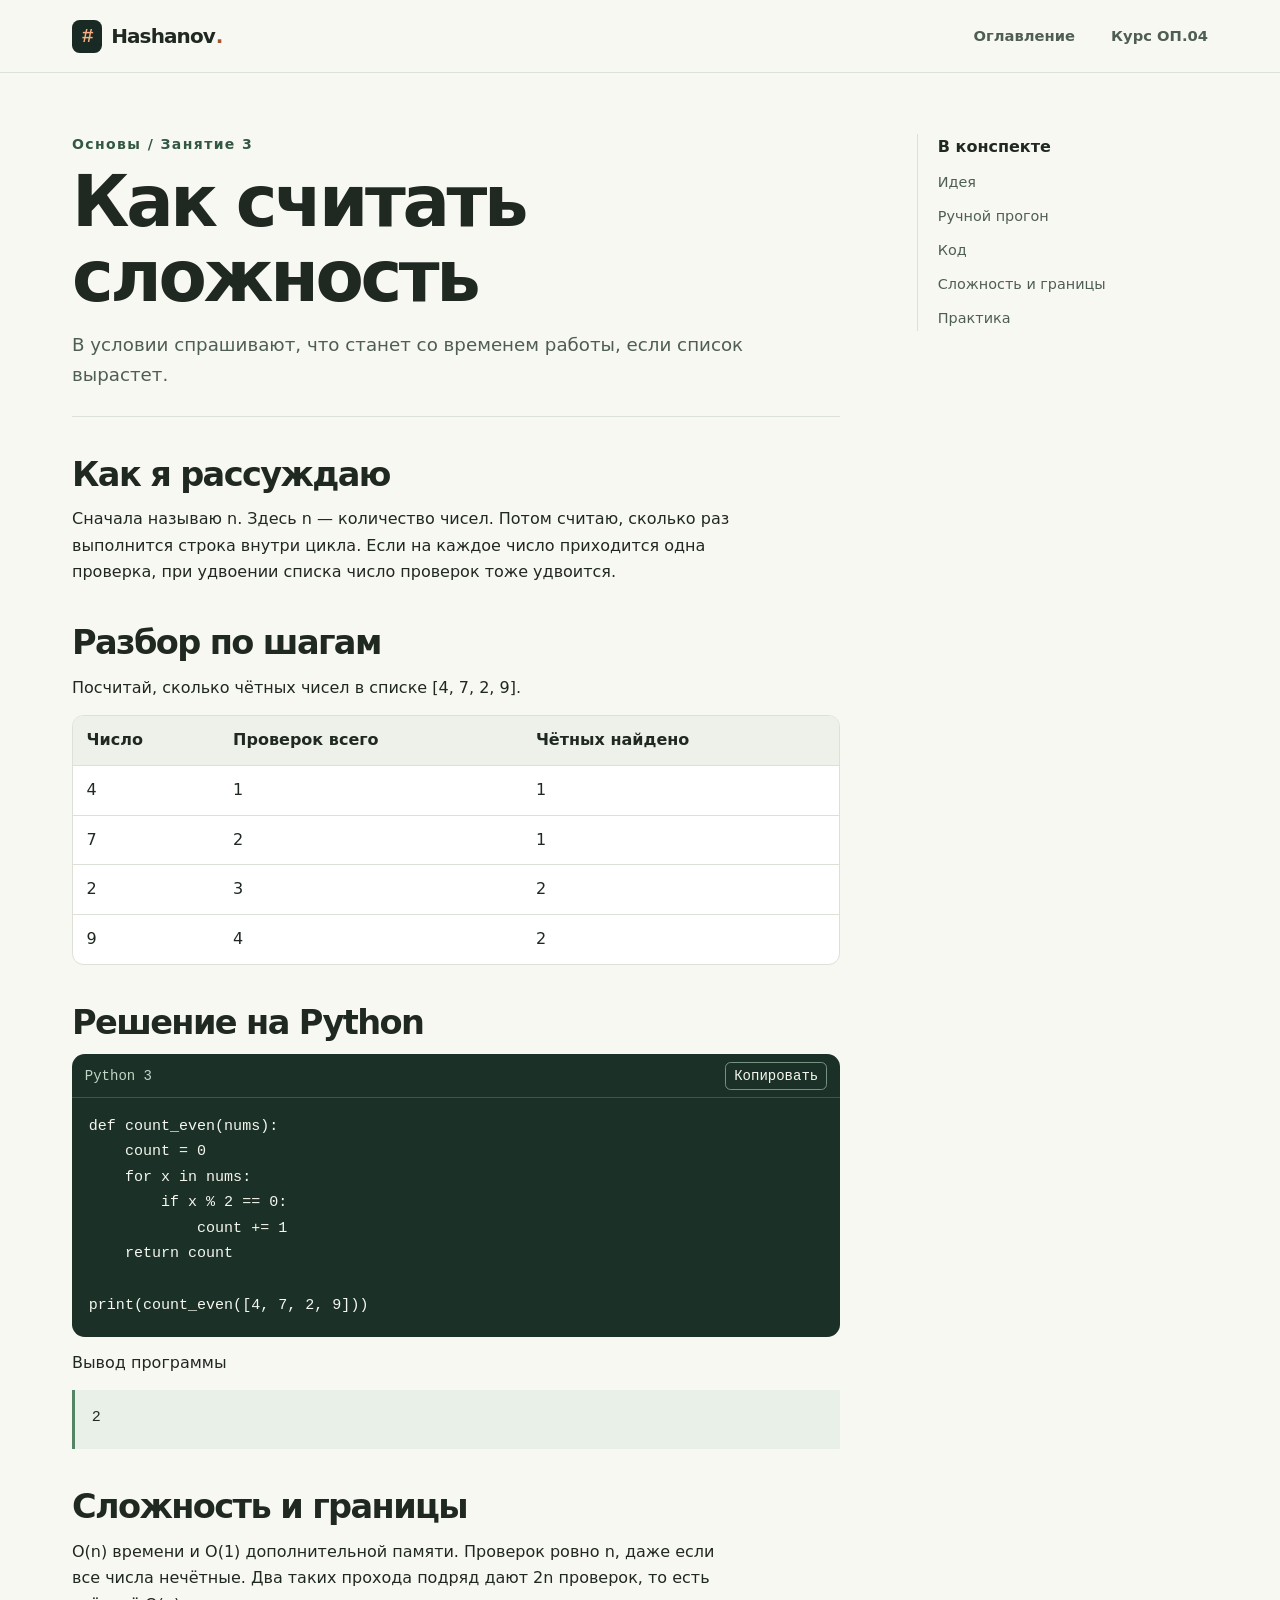
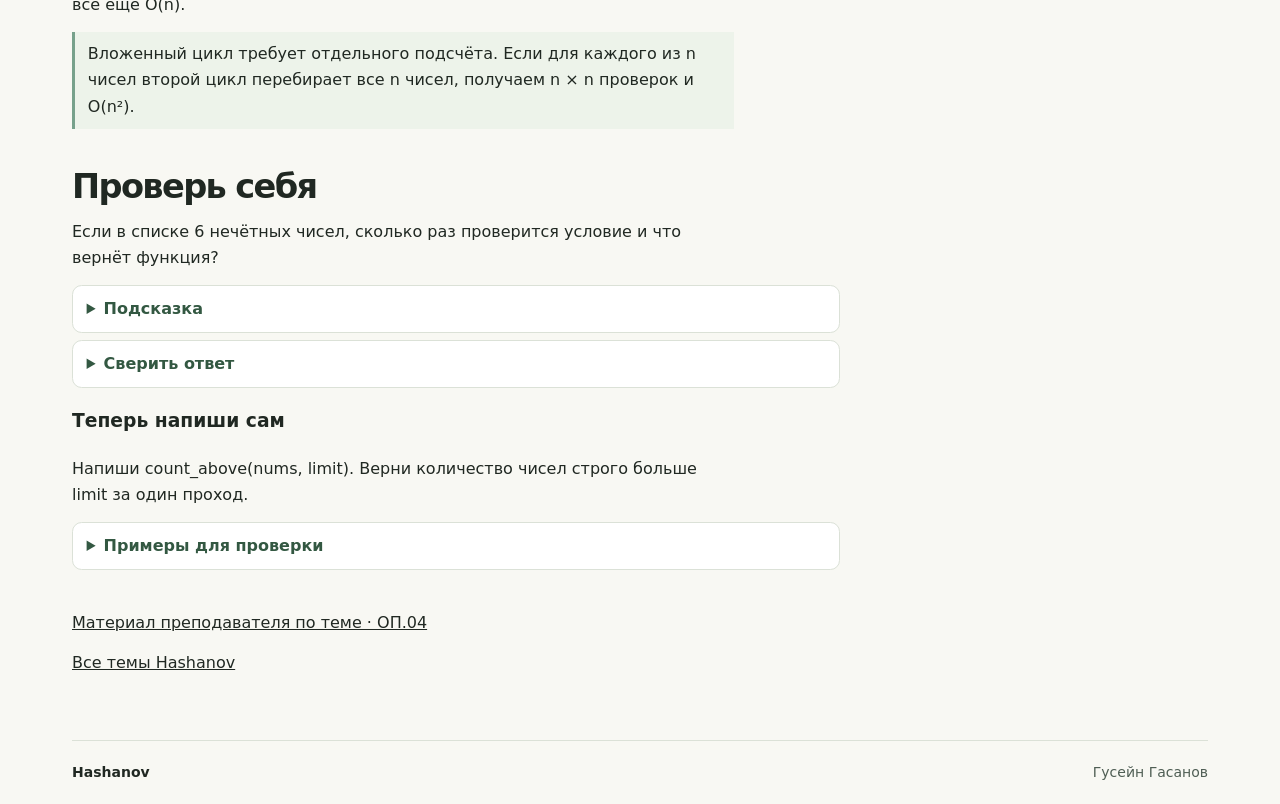
==== public/topics/big-o.html @ 8fda2a1b "Первая версия справочника Hashanov" ====
<!doctype html>
<html lang="ru"><head><meta charset="utf-8"><meta name="viewport" content="width=device-width, initial-scale=1">
<title>Как считать сложность · Hashanov</title><link rel="stylesheet" href="../style.css"><script defer src="../script.js"></script></head>
<body><a class="skip" href="#main">К содержанию</a><header class="topbar"><div class="shell masthead">
<a class="brand" href="../index.html"><span class="brand-mark" aria-hidden="true">#</span>Hashanov<span class="brand-dot">.</span></a>
<nav class="topnav" aria-label="Навигация"><a href="../index.html#topics">Оглавление</a><a href="https://algorthimization-course-vvodnoe.vercel.app/op04-algoritmizaciya/index.html">Курс ОП.04</a></nav></div></header>
<main class="shell lesson-layout" id="main"><article class="lesson"><header class="lesson-header">
<p class="eyebrow">Основы / Занятие 3</p><h1>Как считать сложность</h1><p class="lesson-intro">В условии спрашивают, что станет со временем работы, если список вырастет.</p></header>
<section id="idea"><h2>Как я рассуждаю</h2><p>Сначала называю n. Здесь n — количество чисел. Потом считаю, сколько раз выполнится строка внутри цикла. Если на каждое число приходится одна проверка, при удвоении списка число проверок тоже удвоится.</p></section>
<section id="trace"><h2>Разбор по шагам</h2><p>Посчитай, сколько чётных чисел в списке [4, 7, 2, 9].</p>
<div class="table-wrap"><table><thead><tr><th scope="col">Число</th><th scope="col">Проверок всего</th><th scope="col">Чётных найдено</th></tr></thead><tbody><tr><td>4</td><td>1</td><td>1</td></tr><tr><td>7</td><td>2</td><td>1</td></tr><tr><td>2</td><td>3</td><td>2</td></tr><tr><td>9</td><td>4</td><td>2</td></tr></tbody></table></div></section>
<section id="code"><h2>Решение на Python</h2><div class="code-panel"><div class="code-toolbar"><span>Python 3</span><button type="button" data-copy hidden>Копировать</button></div>
<pre><code>def count_even(nums):
    count = 0
    for x in nums:
        if x % 2 == 0:
            count += 1
    return count

print(count_even([4, 7, 2, 9]))</code></pre></div><p>Вывод программы</p><pre class="result">2</pre></section>
<section id="cost"><h2>Сложность и границы</h2><p>O(n) времени и O(1) дополнительной памяти. Проверок ровно n, даже если все числа нечётные. Два таких прохода подряд дают 2n проверок, то есть всё ещё O(n).</p><p class="note">Вложенный цикл требует отдельного подсчёта. Если для каждого из n чисел второй цикл перебирает все n чисел, получаем n × n проверок и O(n²).</p></section>
<section id="practice"><h2>Проверь себя</h2><p>Если в списке 6 нечётных чисел, сколько раз проверится условие и что вернёт функция?</p><details><summary>Подсказка</summary><p>Отдельно посчитай входы в if и случаи, когда условие истинно.</p></details>
<details><summary>Сверить ответ</summary><p>6 проверок, ответ 0. Цикл посетит каждый элемент, счётчик ни разу не увеличится.</p></details><h3>Теперь напиши сам</h3><p>Напиши count_above(nums, limit). Верни количество чисел строго больше limit за один проход.</p><details><summary>Примеры для проверки</summary><p>count_above([3, 5, 7, 5], 5) → 1; count_above([], 5) → 0.</p></details></section>
<section><p><a href="https://algorthimization-course-vvodnoe.vercel.app/op04-algoritmizaciya/lessons/03-slozhnost-i-o-notaciya/index.html">Материал преподавателя по теме · ОП.04</a></p><a href="../index.html#topics">Все темы Hashanov</a></section></article>
<nav class="article-nav" aria-label="Содержание темы"><p>В конспекте</p><a href="#idea">Идея</a><a href="#trace">Ручной прогон</a><a href="#code">Код</a><a href="#cost">Сложность и границы</a><a href="#practice">Практика</a></nav></main><footer class="shell footer"><span>Hashanov</span><span>Гусейн Гасанов</span></footer></body></html>
---- public/style.css ----
:root {
  color-scheme: light;
  --background: #f8f8f3;
  --paper: #fff;
  --ink: #202822;
  --muted: #4f5e54;
  --line: #dbe1d7;
  --forest: #182a23;
  --accent: #f9ad80;
  --green: #335842;
  --mono: "Cascadia Code", "IBM Plex Mono", Consolas, monospace;
}

* { box-sizing: border-box; }
html { scroll-padding-top: 1.25rem; }
body {
  margin: 0;
  background: var(--background);
  color: var(--ink);
  font-family: system-ui, -apple-system, "Segoe UI", sans-serif;
  font-size: 1rem;
  line-height: 1.65;
}
a { color: inherit; }
:focus-visible { outline: 3px solid #487d5c; outline-offset: 5px; }
[hidden] { display: none !important; }
.skip {
  position: absolute;
  top: 1rem;
  left: 1rem;
  z-index: 2;
  padding: .5rem 1rem;
  background: var(--paper);
  transform: translateY(-170%);
}
.skip:focus { transform: none; }
.shell { width: min(100% - 5rem, 71rem); margin-inline: auto; }
.topbar { border-bottom: 1px solid var(--line); }
.masthead {
  display: flex;
  align-items: center;
  justify-content: space-between;
  min-height: 4.5rem;
  gap: 1rem;
}
.brand {
  display: inline-flex;
  align-items: center;
  gap: .05rem;
  text-decoration: none;
  font-size: 1.25rem;
  font-weight: 780;
  letter-spacing: -.045em;
}
.brand-mark {
  display: grid;
  place-items: center;
  width: 1.9rem;
  aspect-ratio: 1;
  margin-right: .5rem;
  border-radius: .48rem;
  color: var(--accent);
  background: var(--forest);
  font-family: var(--mono);
}
.brand-dot { color: #a55632; }
.topnav { display: flex; gap: clamp(.75rem, 3vw, 2.25rem); }
.topnav a {
  color: var(--muted);
  text-decoration: none;
  font-size: .92rem;
  font-weight: 580;
}
.topnav a:hover, .topnav a[aria-current] { color: var(--ink); text-decoration: underline; text-underline-offset: .3rem; }
.home { padding-top: 2.3rem; }
.hero {
  position: relative;
  isolation: isolate;
  display: grid;
  grid-template-columns: minmax(0, 1.35fr) minmax(0, .9fr);
  gap: 1.5rem;
  min-height: 26rem;
  align-items: center;
  padding: clamp(2rem, 5.7vw, 4.5rem);
  border-radius: 1.35rem;
  color: #f6f7ef;
  background: var(--forest);
}
.hero-copy { z-index: 1; }
.eyebrow {
  margin: 0 0 .68rem;
  color: var(--green);
  font-size: .875rem;
  line-height: 1.45;
  letter-spacing: .10em;
  font-weight: 700;
}
.hero-label { display: flex; align-items: center; gap: .58rem; color: #bfd3c0; }
.hero-label span { width: 1.24rem; height: 2px; background: var(--accent); }
h1, h2 { letter-spacing: -.048em; line-height: 1.07; }
.hero h1 { margin: 0; font-size: clamp(2.8rem, 5.15vw, 4.9rem); font-weight: 760; }
.hero-dot { color: var(--accent); }
.hero-description { max-width: 29rem; color: #d1ddd2; margin: 1.25rem 0 1.65rem; font-size: 1.04rem; }
.button {
  display: inline-flex;
  align-items: center;
  padding: .73rem 1.03rem;
  border-radius: .55rem;
  color: #302217;
  background: var(--accent);
  font-weight: 720;
  text-decoration: none;
}
.button:hover { background: #ffc4a0; }
.button:focus-visible { outline-color: #fff4e9; }
.hero-visual { position: relative; display: grid; align-items: center; min-height: 17rem; }
.visual-grid {
  position: absolute;
  inset: -2rem -2.15rem -2rem -1.8rem;
  background-image: linear-gradient(#96bca824 1px, transparent 1px), linear-gradient(90deg, #96bca824 1px, transparent 1px);
  background-size: 1.45rem 1.45rem;
  mask-image: radial-gradient(ellipse, black 26%, transparent 72%);
}
.hero-code {
  z-index: 1;
  position: relative;
  width: min(100%, 23rem);
  justify-self: center;
  border: 1px solid #73998474;
  border-radius: .9rem;
  background: #21372d;
  box-shadow: 0 1.35rem 3.25rem #0b1914a0;
  font-family: var(--mono);
  transform: rotate(-4deg);
}
.hero-code-header {
  display: flex;
  align-items: center;
  gap: .31rem;
  min-height: 2.6rem;
  padding: 0 .98rem;
  border-bottom: 1px solid #73998451;
}
.hero-code-header span { width: .42rem; height: .42rem; border-radius: 50%; background: #77a18b; }
.hero-code-header span:first-child { background: var(--accent); }
.hero-code-header b { margin-left: auto; color: #b5ccbe; font-size: .83rem; font-weight: 500; }
.hero-code-body { padding: 1rem 1.05rem 1.1rem; font-size: clamp(.77rem, 1.3vw, .99rem); line-height: 1.95; white-space: nowrap; }
.hero-code-body div { display: flex; gap: .9rem; }
.line-num { color: #9db5a7; user-select: none; }
.hero-code-body i, .code-number { color: #ffb78e; font-style: normal; }
.hero-code-body em, .code-func { color: #b5e9bd; font-style: normal; }
.hero-code-body strong, .code-keyword { color: #ffce8d; font-weight: 500; }
.code-comment { color: #a2cabc; }
.visual-symbol {
  position: absolute;
  right: -.25rem;
  bottom: .4rem;
  z-index: 2;
  display: grid;
  place-items: center;
  width: 4rem;
  aspect-ratio: 1;
  border-radius: .75rem;
  color: #2a281d;
  background: var(--accent);
  font: 700 1.4rem var(--mono);
  transform: rotate(8deg);
}
.topics { padding: 3.6rem 0 4.3rem; }
.topics-heading { display: flex; align-items: end; justify-content: space-between; gap: .8rem; margin-bottom: 1.2rem; }
.topics h2 { margin: 0; font-size: clamp(2rem, 4vw, 2.75rem); }
.topic-count { margin: 0; color: var(--muted); font-size: .875rem; white-space: nowrap; }
.topic-card {
  display: grid;
  grid-template-columns: auto 1fr auto;
  align-items: center;
  gap: 1.18rem;
  padding: 1.28rem 1.4rem;
  border: 1px solid var(--line);
  border-radius: .9rem;
  background: var(--paper);
  text-decoration: none;
}
.topic-card:hover { border-color: #71967d; background: #fcfefa; }
.topic-icon {
  display: grid;
  place-items: center;
  width: 3.55rem;
  aspect-ratio: 1;
  border-radius: .65rem;
  background: #e9f0e7;
  color: var(--green);
  font: 700 1.12rem var(--mono);
}
.topic-info { display: grid; gap: .13rem; }
.topic-category { color: var(--green); font-size: .875rem; font-weight: 600; }
.topic-info strong { font-size: 1.22rem; line-height: 1.28; }
.topic-info span:last-child { color: var(--muted); }
.topic-action { color: var(--green); font-weight: 700; text-decoration: underline; text-underline-offset: .27rem; }
.footer {
  display: flex;
  justify-content: space-between;
  gap: 1rem;
  border-top: 1px solid var(--line);
  padding-block: 1.25rem;
  color: var(--muted);
  font-size: .875rem;
}
.footer span:first-child { font-weight: 720; color: var(--ink); }
.lesson-layout {
  display: grid;
  grid-template-columns: minmax(0, 48rem) minmax(11rem, 1fr);
  gap: clamp(2rem, 6vw, 5.6rem);
  padding-top: 3.8rem;
  padding-bottom: 4rem;
}
.lesson-header { border-bottom: 1px solid var(--line); padding-bottom: 1.6rem; }
.lesson h1 { margin: 0; font-size: clamp(2.5rem, 5.7vw, 4.4rem); }
.lesson-intro { margin: .9rem 0 0; color: var(--muted); font-size: 1.14rem; }
.lesson section { margin-top: 2.5rem; }
.lesson h2 { margin: 0 0 .85rem; font-size: clamp(1.65rem, 3vw, 2.1rem); }
.lesson p { max-width: 65ch; }
.lesson section p { margin: .85rem 0; }
code { font-family: var(--mono); }
.lesson :not(pre) > code {
  border-radius: .27rem;
  padding: .1em .25em;
  background: #eaf0e7;
  color: #284c37;
  font-size: .93em;
}
.table-wrap { overflow-x: auto; border: 1px solid var(--line); border-radius: .7rem; background: var(--paper); }
table { width: 100%; border-collapse: collapse; }
th, td { padding: .7rem .85rem; text-align: left; vertical-align: top; }
th { background: #edf1e9; }
td { border-top: 1px solid var(--line); }
td:first-child { white-space: nowrap; }
.note { border-left: .22rem solid #77a18b; padding: .58rem .8rem; background: #edf3ea; }
.code-panel { overflow: hidden; border-radius: .8rem; background: #1b3027; color: #f5f7ef; }
.code-toolbar {
  display: flex;
  align-items: center;
  justify-content: space-between;
  min-height: 2.75rem;
  padding: .3rem .8rem;
  border-bottom: 1px solid #74938261;
  color: #c2d5c7;
  font: .875rem var(--mono);
}
.code-toolbar button {
  cursor: pointer;
  border: 1px solid #749382;
  border-radius: .35rem;
  padding: .3rem .5rem;
  color: #f5f7ef;
  background: transparent;
  font: inherit;
}
.code-toolbar button:hover { background: #304c3f; }
.code-toolbar button:focus-visible { outline-color: #fff4e9; }
pre { overflow: auto; margin: 0; padding: .95rem 1.05rem 1.15rem; font-size: .94rem; line-height: 1.7; }
details { padding: .6rem .85rem; border: 1px solid var(--line); border-radius: .6rem; background: var(--paper); }
summary { color: var(--green); font-weight: 700; cursor: pointer; }
.article-nav { position: sticky; top: 2rem; display: grid; align-self: start; gap: .65rem; border-left: 1px solid var(--line); padding-left: 1.25rem; }
.article-nav p { margin: 0; font-weight: 730; }
.article-nav a { color: var(--muted); font-size: .9rem; text-decoration: none; }
.article-nav a:hover { text-decoration: underline; text-underline-offset: .24rem; }

@media (max-width: 64rem) {
  .hero h1 { font-size: clamp(2.65rem, 5.7vw, 4rem); }
  .desktop-break { display: none; }
}
@media (max-width: 49rem) {
  .shell { width: calc(100% - 2.5rem); }
  .hero { grid-template-columns: 1fr; gap: 1.25rem; padding: 2.2rem; }
  .hero-visual { min-height: 12rem; max-width: 25rem; width: 100%; margin-inline: auto; }
  .visual-grid { inset: -.5rem -1.15rem; }
  .visual-symbol { right: .05rem; bottom: 0; width: 3.1rem; }
  .hero-code-body { font-size: .87rem; }
  .lesson-layout { grid-template-columns: minmax(0, 1fr); gap: 1.6rem; padding-top: 2.2rem; }
  .article-nav { order: -1; position: static; grid-template-columns: repeat(2, minmax(0, 1fr)); }
  .article-nav p { grid-column: 1 / -1; }
}
@media (max-width: 32rem) {
  .shell { width: calc(100% - 1.75rem); }
  .masthead { min-height: 4rem; gap: .45rem; }
  .topnav { gap: .6rem; }
  .hero { padding: 1.5rem; border-radius: 1rem; }
  .hero h1 { font-size: clamp(2rem, 10vw, 3.15rem); }
  .hero-visual { min-height: 11rem; }
  .hero-code-body { font-size: .8rem; }
  .topics { padding-block: 2.5rem; }
  .topics-heading { align-items: start; }
  .topic-count { display: none; }
  .topic-card { grid-template-columns: auto 1fr; gap: .65rem .8rem; padding: .85rem; }
  .topic-icon { width: 2.75rem; align-self: start; }
  .topic-action { grid-column: 2; }
  th, td { padding: .55rem .45rem; }
}

/* Каталог конспектов */
.card-list { display: grid; gap: .65rem; }
.group { margin-top: 1.8rem; }
.group h3 { margin: 0 0 .6rem; color: var(--green); }
.topic-card { grid-template-columns: 1fr auto; }
.topic-action { grid-column: auto; }
.result { border-left: 3px solid #548466; background: #e9f0e7; }
.lesson details + details { margin-top: .45rem; }
.hero-code-body { overflow: auto; }
@media (max-width: 32rem) {
  .topic-card { grid-template-columns: 1fr; }
  .masthead { flex-wrap: wrap; padding-block: .55rem; }
}
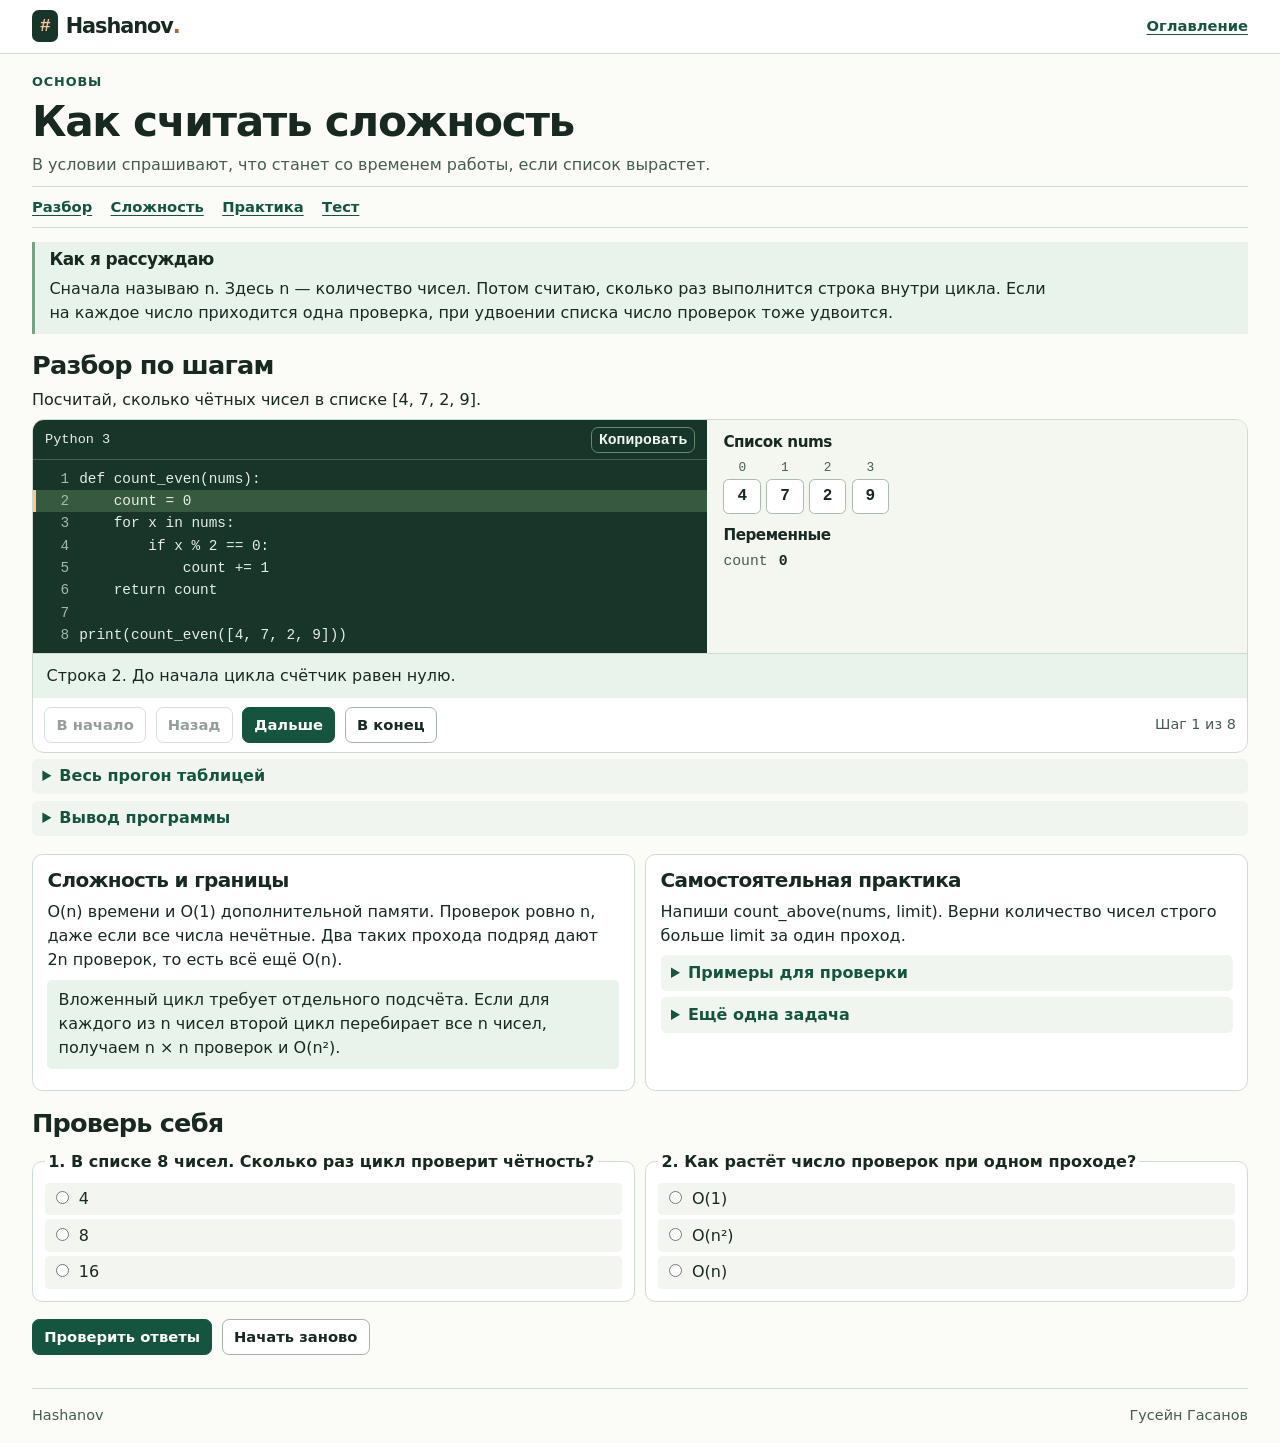
==== commit d9460262: "Изменено оформление, добавлены пошаговые разборы и тесты" ====
--- a/public/topics/big-o.html
+++ b/public/topics/big-o.html
@@ -3,23 +3,30 @@
 <title>Как считать сложность · Hashanov</title><link rel="stylesheet" href="../style.css"><script defer src="../script.js"></script></head>
 <body><a class="skip" href="#main">К содержанию</a><header class="topbar"><div class="shell masthead">
 <a class="brand" href="../index.html"><span class="brand-mark" aria-hidden="true">#</span>Hashanov<span class="brand-dot">.</span></a>
-<nav class="topnav" aria-label="Навигация"><a href="../index.html#topics">Оглавление</a><a href="https://algorthimization-course-vvodnoe.vercel.app/op04-algoritmizaciya/index.html">Курс ОП.04</a></nav></div></header>
-<main class="shell lesson-layout" id="main"><article class="lesson"><header class="lesson-header">
-<p class="eyebrow">Основы / Занятие 3</p><h1>Как считать сложность</h1><p class="lesson-intro">В условии спрашивают, что станет со временем работы, если список вырастет.</p></header>
-<section id="idea"><h2>Как я рассуждаю</h2><p>Сначала называю n. Здесь n — количество чисел. Потом считаю, сколько раз выполнится строка внутри цикла. Если на каждое число приходится одна проверка, при удвоении списка число проверок тоже удвоится.</p></section>
-<section id="trace"><h2>Разбор по шагам</h2><p>Посчитай, сколько чётных чисел в списке [4, 7, 2, 9].</p>
-<div class="table-wrap"><table><thead><tr><th scope="col">Число</th><th scope="col">Проверок всего</th><th scope="col">Чётных найдено</th></tr></thead><tbody><tr><td>4</td><td>1</td><td>1</td></tr><tr><td>7</td><td>2</td><td>1</td></tr><tr><td>2</td><td>3</td><td>2</td></tr><tr><td>9</td><td>4</td><td>2</td></tr></tbody></table></div></section>
-<section id="code"><h2>Решение на Python</h2><div class="code-panel"><div class="code-toolbar"><span>Python 3</span><button type="button" data-copy hidden>Копировать</button></div>
-<pre><code>def count_even(nums):
-    count = 0
-    for x in nums:
-        if x % 2 == 0:
-            count += 1
-    return count
-
-print(count_even([4, 7, 2, 9]))</code></pre></div><p>Вывод программы</p><pre class="result">2</pre></section>
-<section id="cost"><h2>Сложность и границы</h2><p>O(n) времени и O(1) дополнительной памяти. Проверок ровно n, даже если все числа нечётные. Два таких прохода подряд дают 2n проверок, то есть всё ещё O(n).</p><p class="note">Вложенный цикл требует отдельного подсчёта. Если для каждого из n чисел второй цикл перебирает все n чисел, получаем n × n проверок и O(n²).</p></section>
-<section id="practice"><h2>Проверь себя</h2><p>Если в списке 6 нечётных чисел, сколько раз проверится условие и что вернёт функция?</p><details><summary>Подсказка</summary><p>Отдельно посчитай входы в if и случаи, когда условие истинно.</p></details>
-<details><summary>Сверить ответ</summary><p>6 проверок, ответ 0. Цикл посетит каждый элемент, счётчик ни разу не увеличится.</p></details><h3>Теперь напиши сам</h3><p>Напиши count_above(nums, limit). Верни количество чисел строго больше limit за один проход.</p><details><summary>Примеры для проверки</summary><p>count_above([3, 5, 7, 5], 5) → 1; count_above([], 5) → 0.</p></details></section>
-<section><p><a href="https://algorthimization-course-vvodnoe.vercel.app/op04-algoritmizaciya/lessons/03-slozhnost-i-o-notaciya/index.html">Материал преподавателя по теме · ОП.04</a></p><a href="../index.html#topics">Все темы Hashanov</a></section></article>
-<nav class="article-nav" aria-label="Содержание темы"><p>В конспекте</p><a href="#idea">Идея</a><a href="#trace">Ручной прогон</a><a href="#code">Код</a><a href="#cost">Сложность и границы</a><a href="#practice">Практика</a></nav></main><footer class="shell footer"><span>Hashanov</span><span>Гусейн Гасанов</span></footer></body></html>+<nav class="topnav" aria-label="Навигация"><a href="../index.html#topics">Оглавление</a></nav></div></header>
+<main class="shell reading" id="main"><article>
+<header class="lesson-head"><p class="eyebrow">Основы</p><h1>Как считать сложность</h1><p>В условии спрашивают, что станет со временем работы, если список вырастет.</p></header>
+<nav class="jump" aria-label="На этой странице"><a href="#trace">Разбор</a><a href="#cost">Сложность</a><a href="#practice">Практика</a><a href="#quiz">Тест</a></nav>
+<div class="idea" id="idea"><h2>Как я рассуждаю</h2><p>Сначала называю n. Здесь n — количество чисел. Потом считаю, сколько раз выполнится строка внутри цикла. Если на каждое число приходится одна проверка, при удвоении списка число проверок тоже удвоится.</p></div>
+<section id="trace"><h2>Разбор по шагам</h2><p>Посчитай, сколько чётных чисел в списке [4, 7, 2, 9].</p><div class="player" data-frames="[{&quot;line&quot;: 2, &quot;indices&quot;: [], &quot;state&quot;: {&quot;count&quot;: &quot;0&quot;}, &quot;note&quot;: &quot;До начала цикла счётчик равен нулю.&quot;}, {&quot;line&quot;: 4, &quot;indices&quot;: [0], &quot;state&quot;: {&quot;x&quot;: &quot;4&quot;, &quot;count&quot;: &quot;0&quot;}, &quot;note&quot;: &quot;Проверяем остаток: 4 % 2 = 0.&quot;}, {&quot;line&quot;: 5, &quot;indices&quot;: [0], &quot;state&quot;: {&quot;count&quot;: &quot;1&quot;}, &quot;note&quot;: &quot;Число чётное. Увеличиваем счётчик.&quot;}, {&quot;line&quot;: 4, &quot;indices&quot;: [1], &quot;state&quot;: {&quot;x&quot;: &quot;7&quot;, &quot;count&quot;: &quot;1&quot;}, &quot;note&quot;: &quot;Проверяем остаток: 7 % 2 = 1.&quot;}, {&quot;line&quot;: 4, &quot;indices&quot;: [2], &quot;state&quot;: {&quot;x&quot;: &quot;2&quot;, &quot;count&quot;: &quot;1&quot;}, &quot;note&quot;: &quot;Проверяем остаток: 2 % 2 = 0.&quot;}, {&quot;line&quot;: 5, &quot;indices&quot;: [2], &quot;state&quot;: {&quot;count&quot;: &quot;2&quot;}, &quot;note&quot;: &quot;Число чётное. Увеличиваем счётчик.&quot;}, {&quot;line&quot;: 4, &quot;indices&quot;: [3], &quot;state&quot;: {&quot;x&quot;: &quot;9&quot;, &quot;count&quot;: &quot;2&quot;}, &quot;note&quot;: &quot;Проверяем остаток: 9 % 2 = 1.&quot;}, {&quot;line&quot;: 6, &quot;indices&quot;: [], &quot;state&quot;: {&quot;count&quot;: &quot;2&quot;}, &quot;note&quot;: &quot;Четыре числа проверены. Два из них чётные.&quot;}]">
+<div class="lab"><div class="source" id="code"><div class="code-toolbar"><span>Python 3</span><button type="button" data-copy>Копировать</button></div>
+<pre><code><span class="line" data-line="1">def count_even(nums):</span>
+<span class="line" data-line="2">    count = 0</span>
+<span class="line" data-line="3">    for x in nums:</span>
+<span class="line" data-line="4">        if x % 2 == 0:</span>
+<span class="line" data-line="5">            count += 1</span>
+<span class="line" data-line="6">    return count</span>
+<span class="line" data-line="7"></span>
+<span class="line" data-line="8">print(count_even([4, 7, 2, 9]))</span></code></pre></div><div class="memory"><h3>Список nums</h3><div class="cells"><span class="cell"><small>0</small><b>4</b></span><span class="cell"><small>1</small><b>7</b></span><span class="cell"><small>2</small><b>2</b></span><span class="cell"><small>3</small><b>9</b></span></div><h3>Переменные</h3><dl></dl></div></div>
+<div class="explain" aria-live="polite"></div><div class="controls">
+<button data-step="first">В начало</button><button data-step="back">Назад</button><button class="primary" data-step="next">Дальше</button><button data-step="last">В конец</button>
+<span class="counter"></span></div></div><details><summary>Весь прогон таблицей</summary><div class="table-scroll"><table><thead><tr><th scope="col">Число</th><th scope="col">Проверок всего</th><th scope="col">Чётных найдено</th></tr></thead><tbody><tr><td>4</td><td>1</td><td>1</td></tr><tr><td>7</td><td>2</td><td>1</td></tr><tr><td>2</td><td>3</td><td>2</td></tr><tr><td>9</td><td>4</td><td>2</td></tr></tbody></table></div></details>
+<details><summary>Вывод программы</summary><pre>2</pre></details></section>
+<div class="pair"><section id="cost"><h2>Сложность и границы</h2><p>O(n) времени и O(1) дополнительной памяти. Проверок ровно n, даже если все числа нечётные. Два таких прохода подряд дают 2n проверок, то есть всё ещё O(n).</p><p class="note">Вложенный цикл требует отдельного подсчёта. Если для каждого из n чисел второй цикл перебирает все n чисел, получаем n × n проверок и O(n²).</p></section>
+<section id="practice"><h2>Самостоятельная практика</h2><p>Напиши count_above(nums, limit). Верни количество чисел строго больше limit за один проход.</p><details><summary>Примеры для проверки</summary><p>count_above([3, 5, 7, 5], 5) → 1; count_above([], 5) → 0.</p></details>
+<details><summary>Ещё одна задача</summary><p>Если в списке 6 нечётных чисел, сколько раз проверится условие и что вернёт функция?</p><details><summary>Подсказка</summary><p>Отдельно посчитай входы в if и случаи, когда условие истинно.</p></details>
+<details><summary>Сверить ответ</summary><p>6 проверок, ответ 0. Цикл посетит каждый элемент, счётчик ни разу не увеличится.</p></details></details></section></div><section class="quiz" id="quiz"><h2>Проверь себя</h2><form><fieldset data-answer="1"><legend>1. В списке 8 чисел. Сколько раз цикл проверит чётность?</legend>
+<div class="options"><label><input type="radio" required name="q1" value="0"><span>4</span></label><label><input type="radio" required name="q1" value="1"><span>8</span></label><label><input type="radio" required name="q1" value="2"><span>16</span></label></div><p class="feedback" hidden data-why="На каждое число приходится одна проверка."></p></fieldset><fieldset data-answer="2"><legend>2. Как растёт число проверок при одном проходе?</legend>
+<div class="options"><label><input type="radio" required name="q2" value="0"><span>O(1)</span></label><label><input type="radio" required name="q2" value="1"><span>O(n²)</span></label><label><input type="radio" required name="q2" value="2"><span>O(n)</span></label></div><p class="feedback" hidden data-why="Вдвое больше чисел — вдвое больше проверок."></p></fieldset>
+<div class="controls"><button class="primary">Проверить ответы</button><button type="reset">Начать заново</button>
+<strong role="status" class="score"></strong></div></form></section></article></main><footer class="shell footer"><span>Hashanov</span><span>Гусейн Гасанов</span></footer></body></html>
--- a/public/style.css
+++ b/public/style.css
@@ -1,313 +1,70 @@
-:root {
-  color-scheme: light;
-  --background: #f8f8f3;
-  --paper: #fff;
-  --ink: #202822;
-  --muted: #4f5e54;
-  --line: #dbe1d7;
-  --forest: #182a23;
-  --accent: #f9ad80;
-  --green: #335842;
-  --mono: "Cascadia Code", "IBM Plex Mono", Consolas, monospace;
-}
+:root{color-scheme:light;--ink:#182921;--muted:#465c50;--dark:#18352a;--green:#15553f;--mint:#e8f3eb;--line:#cedbd1;--apricot:#ffc497;--paper:#fbfcf8;--mono:"Cascadia Code",Consolas,monospace}
+*{box-sizing:border-box}
+body{margin:0;background:var(--paper);color:var(--ink);font:1rem/1.52 system-ui,-apple-system,"Segoe UI",sans-serif}
+.shell{width:min(calc(100% - 3rem),76rem);margin-inline:auto}
+a{color:var(--green);text-underline-offset:.18em}
+:focus-visible{outline:3px solid #d5782b;outline-offset:3px}
+[hidden]{display:none!important}
+.skip{position:fixed;top:-5rem;left:.5rem;background:white;padding:.5rem;z-index:3}.skip:focus{top:.5rem}
+.topbar{background:#fff;border-bottom:1px solid var(--line)}
+.masthead,.footer,.controls,.code-toolbar,.topics-heading,.jump,.hero-code-header{display:flex;align-items:center;gap:.6rem}
+.masthead{min-height:3.3rem;justify-content:space-between}
+.brand{display:inline-flex;align-items:center;color:var(--ink);text-decoration:none;letter-spacing:-.05em;font-size:1.3rem;font-weight:800}
+.brand-mark{font:700 1.12rem var(--mono);padding:.37rem .5rem;background:var(--dark);color:var(--apricot);border-radius:.42rem;margin-right:.5rem}
+.brand-dot,.hero-dot{color:#b26234}.topnav a,.jump a{font-size:.92rem;font-weight:650}
+.eyebrow{font-size:.8rem;font-weight:750;letter-spacing:.07em;text-transform:uppercase;color:var(--green);margin:0 0 .35rem}
+h1,h2,h3,p,pre,dl{margin:0}
+h1,h2,h3{line-height:1.16;letter-spacing:-.032em}
+h1{font-size:clamp(1.9rem,3.3vw,3rem)}
+h2{font-size:clamp(1.35rem,2vw,1.7rem)}
+h3{font-size:1.06rem}
+p{margin-block:.45rem}
+.footer{margin-top:1.6rem;padding:1rem 0;border-top:1px solid var(--line);justify-content:space-between;color:var(--muted);font-size:.9rem}
+.home,.reading{padding-top:1.15rem}
+.hero{border-radius:1rem;background:var(--dark);color:white;display:grid;align-items:center;grid-template-columns:1.3fr 1fr;gap:1.8rem;padding:clamp(1.1rem,3vw,2.3rem)}
+.hero-label{color:#c0d9c9}.hero-dot{color:var(--apricot)}.hero-description{color:#d6e6dc;max-width:50ch;margin:.7rem 0 1rem}
+.button,.controls button,.code-toolbar button{display:inline-block;line-height:1.25;font-family:inherit;font-size:.92rem;font-weight:650;border-radius:.45rem;cursor:pointer;text-decoration:none}
+.button{padding:.55rem .85rem;background:var(--apricot);color:var(--ink)}
+.hero-code{border:1px solid #4b6958;border-radius:.7rem;background:#213f31;overflow:hidden;font-family:var(--mono);max-width:28rem}
+.hero-code-header{justify-content:flex-end;color:#c6d9ce;padding:.45rem .8rem;font-size:.8rem;border-bottom:1px solid #4b6958}
+.hero-code-body{padding:.9rem 1rem;line-height:1.8}.code-comment{color:#b1caab}
+.topics{padding:1.3rem 0}.topics-heading{justify-content:space-between}.topic-count{font-size:.9rem;color:var(--muted)}
+.group{margin:.9rem 0}.group h3{color:var(--green);margin-bottom:.4rem}
+.card-list{display:grid;grid-template-columns:repeat(auto-fit,minmax(min(18rem,100%),1fr));gap:.6rem}
+.topic-card,.pair>section,.quiz fieldset{background:#fff;border:1px solid var(--line);border-radius:.64rem}
+.topic-card{display:flex;flex-direction:column;align-items:flex-start;gap:.65rem;padding:.9rem;color:var(--ink);text-decoration:none}
+.topic-card:hover{border-color:var(--green);background:#f4faf4}.topic-info{display:grid;gap:.22rem}.topic-info strong{font-size:1.12rem}.topic-info span{color:var(--muted)}.topic-action{margin-top:auto;color:var(--green);font-weight:650;text-decoration:underline}
+.lesson-head p:last-child{color:var(--muted);margin:.4rem 0 .55rem}.jump{flex-wrap:wrap;border-block:1px solid var(--line);gap:.4rem 1.15rem;padding:.55rem 0}
+.idea{border-left:3px solid #75a282;padding:.5rem .9rem;margin-top:.9rem;background:var(--mint)}.idea h2{font-size:1.06rem}.idea p{margin-bottom:0;max-width:100ch}
+.reading section{scroll-margin:1rem}.reading article>section,.pair,.quiz{margin-top:1.1rem}
+.player,.window-box{overflow:hidden;border:1px solid var(--line);border-radius:.75rem;background:white}
+.lab{display:grid;grid-template-columns:minmax(0,1.25fr) minmax(0,1fr)}
+.source{min-width:0;color:#e4efe6;background:var(--dark)}
+.code-toolbar{padding:.38rem .75rem;min-height:2.4rem;justify-content:space-between;border-bottom:1px solid #436150;font: .85rem var(--mono)}
+.code-toolbar button{color:#ecf7ed;background:transparent;border:1px solid #698a72;padding:.2rem .45rem}
+.source pre{overflow-x:auto;padding:.45rem 0;font:.9rem/1.55 var(--mono);tab-size:4}
+.source code{font:inherit;display:block;width:max-content;min-width:100%}
+.line{display:inline-block;min-width:100%;padding-right:.75rem;border-left:3px solid transparent}
+.line:before{content:attr(data-line);display:inline-block;width:2.3em;padding-right:.7em;text-align:right;color:#a4b9a9;user-select:none}
+.line.active{background:#375940;border-left-color:var(--apricot)}
+.memory{padding:.85rem 1rem;background:#f3f7f0;min-width:0}
+.memory h3{font-size:.95rem}.cells{display:flex;flex-wrap:wrap;gap:.32rem;margin:.4rem 0 .8rem}
+.cell{display:grid;text-align:center;gap:.08rem;min-width:2.35rem;font-family:var(--mono)}
+.cell small{color:var(--muted);font-size:.8rem}.cell b{border:1px solid #a8bbad;border-radius:.35rem;background:#fff;padding:.28rem .3rem}
+.cell.active b{background:var(--green);color:white;border-color:var(--green)}
+.memory dl{display:grid;grid-template-columns:auto 1fr;align-items:baseline;gap:.22rem .7rem;margin-top:.4rem;font:.92rem/1.4 var(--mono)}.memory dt{color:var(--muted)}.memory dd{margin:0;font-weight:650;overflow-wrap:anywhere}
+.explain{background:var(--mint);padding:.6rem .85rem;border-top:1px solid var(--line)}
+.controls{padding:.55rem .7rem;flex-wrap:wrap}.controls button{padding:.45rem .7rem;background:white;color:var(--ink);border:1px solid #a2b5a8;min-height:2.25rem}
+.controls button.primary{background:var(--green);color:white;border-color:var(--green)}.controls button:disabled{opacity:.45;cursor:default}.controls button:not(:disabled):hover{box-shadow:inset 0 0 0 1px currentColor}
+.counter,.score{margin-left:auto;font-size:.9rem}.counter{color:var(--muted)}
+.window-box{padding:.65rem .85rem}.window-box .controls,.quiz .controls{padding:.45rem 0}.window-note{color:var(--green)}.metrics{font-weight:650}
+.pair,.quiz form{display:grid;grid-template-columns:repeat(2,minmax(0,1fr));gap:.65rem}
+.pair>section{padding:.9rem}.pair h2{font-size:1.25rem}.note{background:var(--mint);padding:.5rem .7rem;border-radius:.3rem}
+details{margin-top:.4rem;padding:.35rem .65rem;background:#f1f5f0;border-radius:.35rem}summary{cursor:pointer;font-weight:650;color:var(--green)}
+.quiz form{margin-top:.7rem}.quiz fieldset{min-width:0;margin:0;padding:.55rem .75rem .75rem}.quiz legend{font-weight:650;padding:0 .2rem}
+.options{display:grid;gap:.25rem}.options label{display:flex;align-items:baseline;gap:.45rem;border-radius:.28rem;cursor:pointer;padding:.26rem .35rem;background:#f2f5f0}.options label:has(:checked){background:#e1efdf;box-shadow:inset 0 0 0 1px var(--green)}
+input[type=radio]{accent-color:var(--green)}.quiz .controls{grid-column:1/-1}.feedback{margin:.45rem 0 0;font-weight:550;color:var(--green)}[data-result=no] .feedback{color:#914020}
+@media(max-width:48rem){.shell{width:calc(100% - 1.5rem)}.lab,.pair,.quiz form{grid-template-columns:1fr}.hero{grid-template-columns:1fr}.hero-visual{display:none}.memory{padding:.65rem .8rem}.cells{margin-bottom:.5rem}.memory dl{margin:0}.reading,.home{padding-top:.85rem}}
+@media(max-width:25rem){.counter,.score{margin-left:0}.controls{gap:.32rem}.controls button{padding:.42rem .5rem}}
 
-* { box-sizing: border-box; }
-html { scroll-padding-top: 1.25rem; }
-body {
-  margin: 0;
-  background: var(--background);
-  color: var(--ink);
-  font-family: system-ui, -apple-system, "Segoe UI", sans-serif;
-  font-size: 1rem;
-  line-height: 1.65;
-}
-a { color: inherit; }
-:focus-visible { outline: 3px solid #487d5c; outline-offset: 5px; }
-[hidden] { display: none !important; }
-.skip {
-  position: absolute;
-  top: 1rem;
-  left: 1rem;
-  z-index: 2;
-  padding: .5rem 1rem;
-  background: var(--paper);
-  transform: translateY(-170%);
-}
-.skip:focus { transform: none; }
-.shell { width: min(100% - 5rem, 71rem); margin-inline: auto; }
-.topbar { border-bottom: 1px solid var(--line); }
-.masthead {
-  display: flex;
-  align-items: center;
-  justify-content: space-between;
-  min-height: 4.5rem;
-  gap: 1rem;
-}
-.brand {
-  display: inline-flex;
-  align-items: center;
-  gap: .05rem;
-  text-decoration: none;
-  font-size: 1.25rem;
-  font-weight: 780;
-  letter-spacing: -.045em;
-}
-.brand-mark {
-  display: grid;
-  place-items: center;
-  width: 1.9rem;
-  aspect-ratio: 1;
-  margin-right: .5rem;
-  border-radius: .48rem;
-  color: var(--accent);
-  background: var(--forest);
-  font-family: var(--mono);
-}
-.brand-dot { color: #a55632; }
-.topnav { display: flex; gap: clamp(.75rem, 3vw, 2.25rem); }
-.topnav a {
-  color: var(--muted);
-  text-decoration: none;
-  font-size: .92rem;
-  font-weight: 580;
-}
-.topnav a:hover, .topnav a[aria-current] { color: var(--ink); text-decoration: underline; text-underline-offset: .3rem; }
-.home { padding-top: 2.3rem; }
-.hero {
-  position: relative;
-  isolation: isolate;
-  display: grid;
-  grid-template-columns: minmax(0, 1.35fr) minmax(0, .9fr);
-  gap: 1.5rem;
-  min-height: 26rem;
-  align-items: center;
-  padding: clamp(2rem, 5.7vw, 4.5rem);
-  border-radius: 1.35rem;
-  color: #f6f7ef;
-  background: var(--forest);
-}
-.hero-copy { z-index: 1; }
-.eyebrow {
-  margin: 0 0 .68rem;
-  color: var(--green);
-  font-size: .875rem;
-  line-height: 1.45;
-  letter-spacing: .10em;
-  font-weight: 700;
-}
-.hero-label { display: flex; align-items: center; gap: .58rem; color: #bfd3c0; }
-.hero-label span { width: 1.24rem; height: 2px; background: var(--accent); }
-h1, h2 { letter-spacing: -.048em; line-height: 1.07; }
-.hero h1 { margin: 0; font-size: clamp(2.8rem, 5.15vw, 4.9rem); font-weight: 760; }
-.hero-dot { color: var(--accent); }
-.hero-description { max-width: 29rem; color: #d1ddd2; margin: 1.25rem 0 1.65rem; font-size: 1.04rem; }
-.button {
-  display: inline-flex;
-  align-items: center;
-  padding: .73rem 1.03rem;
-  border-radius: .55rem;
-  color: #302217;
-  background: var(--accent);
-  font-weight: 720;
-  text-decoration: none;
-}
-.button:hover { background: #ffc4a0; }
-.button:focus-visible { outline-color: #fff4e9; }
-.hero-visual { position: relative; display: grid; align-items: center; min-height: 17rem; }
-.visual-grid {
-  position: absolute;
-  inset: -2rem -2.15rem -2rem -1.8rem;
-  background-image: linear-gradient(#96bca824 1px, transparent 1px), linear-gradient(90deg, #96bca824 1px, transparent 1px);
-  background-size: 1.45rem 1.45rem;
-  mask-image: radial-gradient(ellipse, black 26%, transparent 72%);
-}
-.hero-code {
-  z-index: 1;
-  position: relative;
-  width: min(100%, 23rem);
-  justify-self: center;
-  border: 1px solid #73998474;
-  border-radius: .9rem;
-  background: #21372d;
-  box-shadow: 0 1.35rem 3.25rem #0b1914a0;
-  font-family: var(--mono);
-  transform: rotate(-4deg);
-}
-.hero-code-header {
-  display: flex;
-  align-items: center;
-  gap: .31rem;
-  min-height: 2.6rem;
-  padding: 0 .98rem;
-  border-bottom: 1px solid #73998451;
-}
-.hero-code-header span { width: .42rem; height: .42rem; border-radius: 50%; background: #77a18b; }
-.hero-code-header span:first-child { background: var(--accent); }
-.hero-code-header b { margin-left: auto; color: #b5ccbe; font-size: .83rem; font-weight: 500; }
-.hero-code-body { padding: 1rem 1.05rem 1.1rem; font-size: clamp(.77rem, 1.3vw, .99rem); line-height: 1.95; white-space: nowrap; }
-.hero-code-body div { display: flex; gap: .9rem; }
-.line-num { color: #9db5a7; user-select: none; }
-.hero-code-body i, .code-number { color: #ffb78e; font-style: normal; }
-.hero-code-body em, .code-func { color: #b5e9bd; font-style: normal; }
-.hero-code-body strong, .code-keyword { color: #ffce8d; font-weight: 500; }
-.code-comment { color: #a2cabc; }
-.visual-symbol {
-  position: absolute;
-  right: -.25rem;
-  bottom: .4rem;
-  z-index: 2;
-  display: grid;
-  place-items: center;
-  width: 4rem;
-  aspect-ratio: 1;
-  border-radius: .75rem;
-  color: #2a281d;
-  background: var(--accent);
-  font: 700 1.4rem var(--mono);
-  transform: rotate(8deg);
-}
-.topics { padding: 3.6rem 0 4.3rem; }
-.topics-heading { display: flex; align-items: end; justify-content: space-between; gap: .8rem; margin-bottom: 1.2rem; }
-.topics h2 { margin: 0; font-size: clamp(2rem, 4vw, 2.75rem); }
-.topic-count { margin: 0; color: var(--muted); font-size: .875rem; white-space: nowrap; }
-.topic-card {
-  display: grid;
-  grid-template-columns: auto 1fr auto;
-  align-items: center;
-  gap: 1.18rem;
-  padding: 1.28rem 1.4rem;
-  border: 1px solid var(--line);
-  border-radius: .9rem;
-  background: var(--paper);
-  text-decoration: none;
-}
-.topic-card:hover { border-color: #71967d; background: #fcfefa; }
-.topic-icon {
-  display: grid;
-  place-items: center;
-  width: 3.55rem;
-  aspect-ratio: 1;
-  border-radius: .65rem;
-  background: #e9f0e7;
-  color: var(--green);
-  font: 700 1.12rem var(--mono);
-}
-.topic-info { display: grid; gap: .13rem; }
-.topic-category { color: var(--green); font-size: .875rem; font-weight: 600; }
-.topic-info strong { font-size: 1.22rem; line-height: 1.28; }
-.topic-info span:last-child { color: var(--muted); }
-.topic-action { color: var(--green); font-weight: 700; text-decoration: underline; text-underline-offset: .27rem; }
-.footer {
-  display: flex;
-  justify-content: space-between;
-  gap: 1rem;
-  border-top: 1px solid var(--line);
-  padding-block: 1.25rem;
-  color: var(--muted);
-  font-size: .875rem;
-}
-.footer span:first-child { font-weight: 720; color: var(--ink); }
-.lesson-layout {
-  display: grid;
-  grid-template-columns: minmax(0, 48rem) minmax(11rem, 1fr);
-  gap: clamp(2rem, 6vw, 5.6rem);
-  padding-top: 3.8rem;
-  padding-bottom: 4rem;
-}
-.lesson-header { border-bottom: 1px solid var(--line); padding-bottom: 1.6rem; }
-.lesson h1 { margin: 0; font-size: clamp(2.5rem, 5.7vw, 4.4rem); }
-.lesson-intro { margin: .9rem 0 0; color: var(--muted); font-size: 1.14rem; }
-.lesson section { margin-top: 2.5rem; }
-.lesson h2 { margin: 0 0 .85rem; font-size: clamp(1.65rem, 3vw, 2.1rem); }
-.lesson p { max-width: 65ch; }
-.lesson section p { margin: .85rem 0; }
-code { font-family: var(--mono); }
-.lesson :not(pre) > code {
-  border-radius: .27rem;
-  padding: .1em .25em;
-  background: #eaf0e7;
-  color: #284c37;
-  font-size: .93em;
-}
-.table-wrap { overflow-x: auto; border: 1px solid var(--line); border-radius: .7rem; background: var(--paper); }
-table { width: 100%; border-collapse: collapse; }
-th, td { padding: .7rem .85rem; text-align: left; vertical-align: top; }
-th { background: #edf1e9; }
-td { border-top: 1px solid var(--line); }
-td:first-child { white-space: nowrap; }
-.note { border-left: .22rem solid #77a18b; padding: .58rem .8rem; background: #edf3ea; }
-.code-panel { overflow: hidden; border-radius: .8rem; background: #1b3027; color: #f5f7ef; }
-.code-toolbar {
-  display: flex;
-  align-items: center;
-  justify-content: space-between;
-  min-height: 2.75rem;
-  padding: .3rem .8rem;
-  border-bottom: 1px solid #74938261;
-  color: #c2d5c7;
-  font: .875rem var(--mono);
-}
-.code-toolbar button {
-  cursor: pointer;
-  border: 1px solid #749382;
-  border-radius: .35rem;
-  padding: .3rem .5rem;
-  color: #f5f7ef;
-  background: transparent;
-  font: inherit;
-}
-.code-toolbar button:hover { background: #304c3f; }
-.code-toolbar button:focus-visible { outline-color: #fff4e9; }
-pre { overflow: auto; margin: 0; padding: .95rem 1.05rem 1.15rem; font-size: .94rem; line-height: 1.7; }
-details { padding: .6rem .85rem; border: 1px solid var(--line); border-radius: .6rem; background: var(--paper); }
-summary { color: var(--green); font-weight: 700; cursor: pointer; }
-.article-nav { position: sticky; top: 2rem; display: grid; align-self: start; gap: .65rem; border-left: 1px solid var(--line); padding-left: 1.25rem; }
-.article-nav p { margin: 0; font-weight: 730; }
-.article-nav a { color: var(--muted); font-size: .9rem; text-decoration: none; }
-.article-nav a:hover { text-decoration: underline; text-underline-offset: .24rem; }
-
-@media (max-width: 64rem) {
-  .hero h1 { font-size: clamp(2.65rem, 5.7vw, 4rem); }
-  .desktop-break { display: none; }
-}
-@media (max-width: 49rem) {
-  .shell { width: calc(100% - 2.5rem); }
-  .hero { grid-template-columns: 1fr; gap: 1.25rem; padding: 2.2rem; }
-  .hero-visual { min-height: 12rem; max-width: 25rem; width: 100%; margin-inline: auto; }
-  .visual-grid { inset: -.5rem -1.15rem; }
-  .visual-symbol { right: .05rem; bottom: 0; width: 3.1rem; }
-  .hero-code-body { font-size: .87rem; }
-  .lesson-layout { grid-template-columns: minmax(0, 1fr); gap: 1.6rem; padding-top: 2.2rem; }
-  .article-nav { order: -1; position: static; grid-template-columns: repeat(2, minmax(0, 1fr)); }
-  .article-nav p { grid-column: 1 / -1; }
-}
-@media (max-width: 32rem) {
-  .shell { width: calc(100% - 1.75rem); }
-  .masthead { min-height: 4rem; gap: .45rem; }
-  .topnav { gap: .6rem; }
-  .hero { padding: 1.5rem; border-radius: 1rem; }
-  .hero h1 { font-size: clamp(2rem, 10vw, 3.15rem); }
-  .hero-visual { min-height: 11rem; }
-  .hero-code-body { font-size: .8rem; }
-  .topics { padding-block: 2.5rem; }
-  .topics-heading { align-items: start; }
-  .topic-count { display: none; }
-  .topic-card { grid-template-columns: auto 1fr; gap: .65rem .8rem; padding: .85rem; }
-  .topic-icon { width: 2.75rem; align-self: start; }
-  .topic-action { grid-column: 2; }
-  th, td { padding: .55rem .45rem; }
-}
-
-/* Каталог конспектов */
-.card-list { display: grid; gap: .65rem; }
-.group { margin-top: 1.8rem; }
-.group h3 { margin: 0 0 .6rem; color: var(--green); }
-.topic-card { grid-template-columns: 1fr auto; }
-.topic-action { grid-column: auto; }
-.result { border-left: 3px solid #548466; background: #e9f0e7; }
-.lesson details + details { margin-top: .45rem; }
-.hero-code-body { overflow: auto; }
-@media (max-width: 32rem) {
-  .topic-card { grid-template-columns: 1fr; }
-  .masthead { flex-wrap: wrap; padding-block: .55rem; }
-}
+.table-scroll{overflow-x:auto}table{margin-top:.45rem;width:100%;border-collapse:collapse;background:white;font-size:.94rem}th,td{text-align:left;padding:.35rem .5rem;border-bottom:1px solid var(--line)}th{background:var(--mint)}
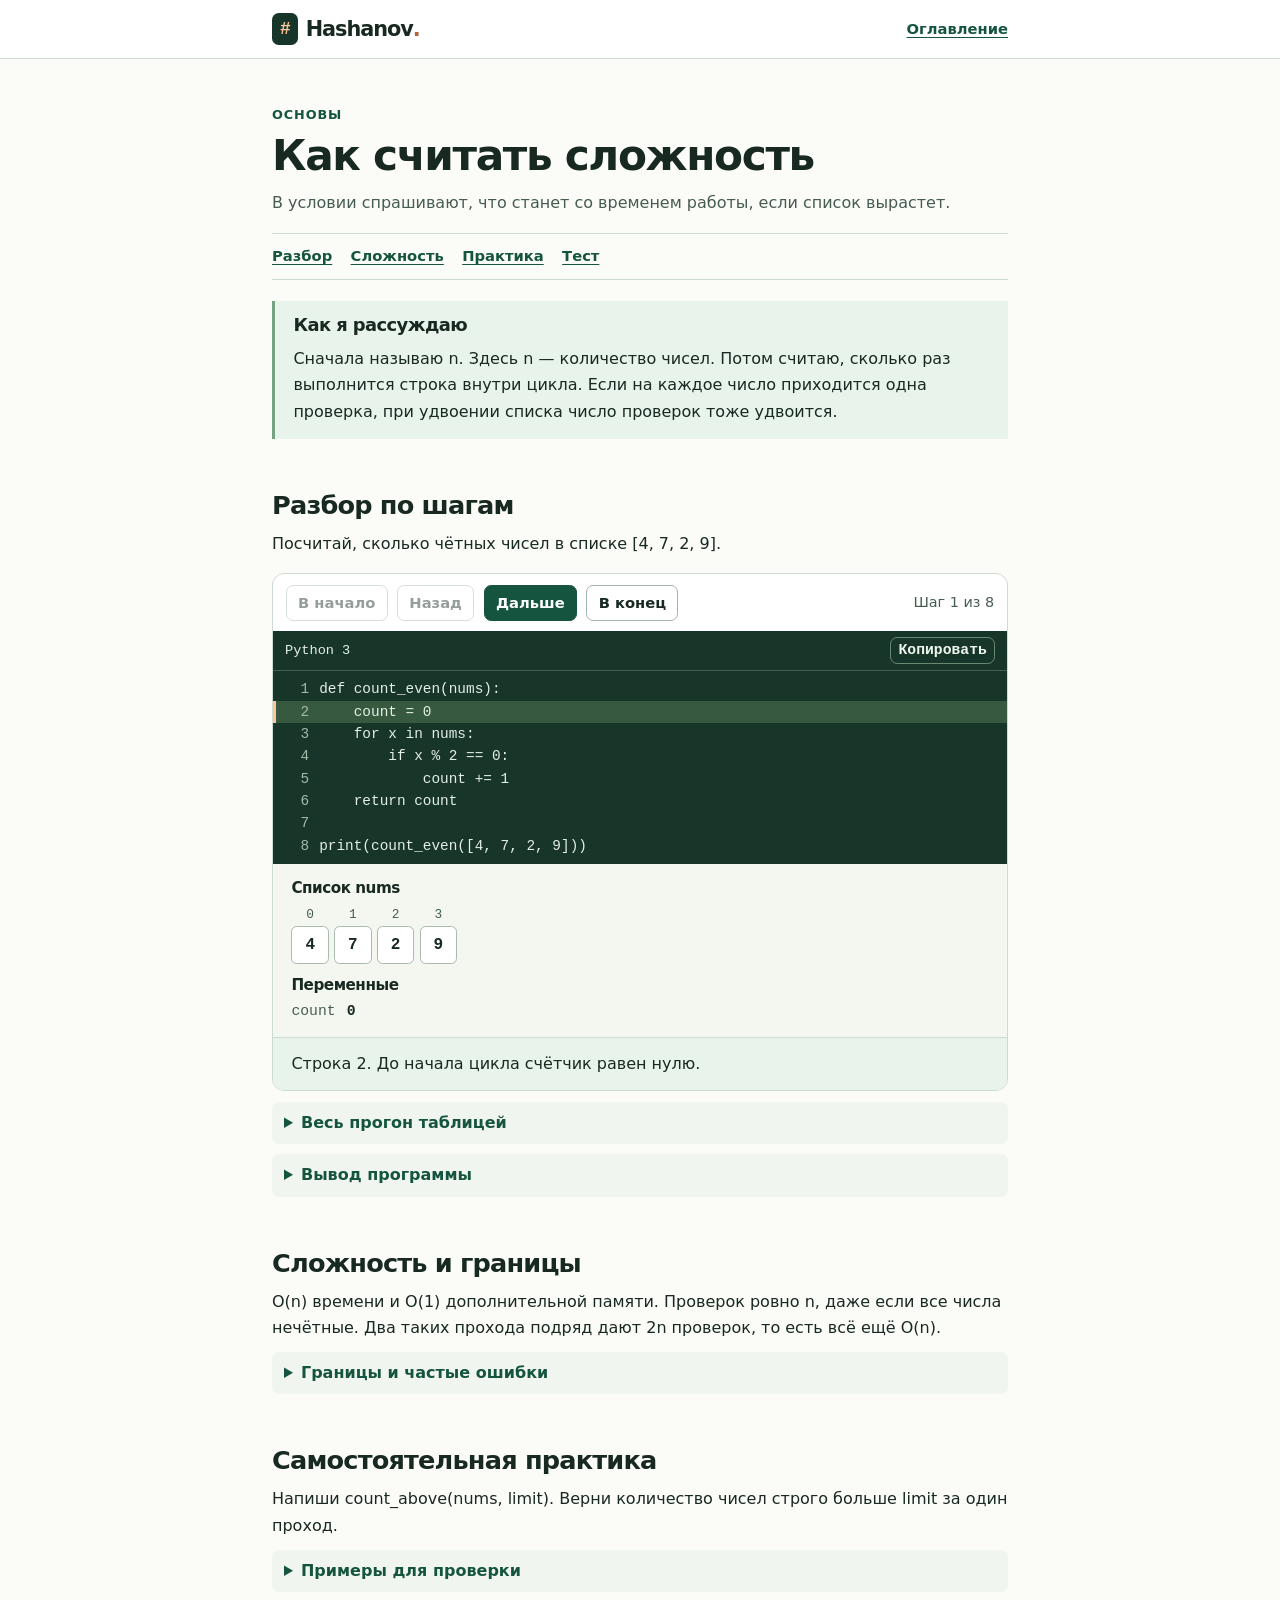
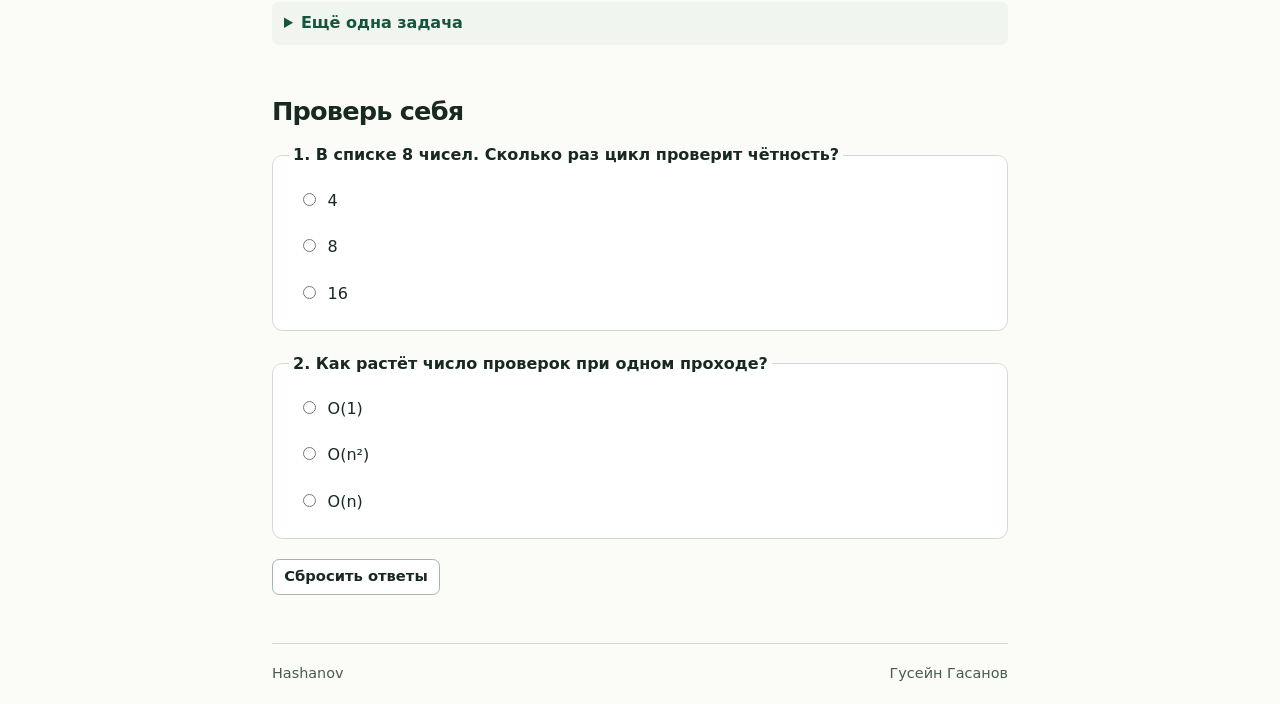
==== commit b8608720: "Изменена вёрстка, упрощены тесты" ====
--- a/public/topics/big-o.html
+++ b/public/topics/big-o.html
@@ -7,26 +7,28 @@
 <main class="shell reading" id="main"><article>
 <header class="lesson-head"><p class="eyebrow">Основы</p><h1>Как считать сложность</h1><p>В условии спрашивают, что станет со временем работы, если список вырастет.</p></header>
 <nav class="jump" aria-label="На этой странице"><a href="#trace">Разбор</a><a href="#cost">Сложность</a><a href="#practice">Практика</a><a href="#quiz">Тест</a></nav>
-<div class="idea" id="idea"><h2>Как я рассуждаю</h2><p>Сначала называю n. Здесь n — количество чисел. Потом считаю, сколько раз выполнится строка внутри цикла. Если на каждое число приходится одна проверка, при удвоении списка число проверок тоже удвоится.</p></div>
+<section class="idea" id="idea"><h2>Как я рассуждаю</h2><p>Сначала называю n. Здесь n — количество чисел. Потом считаю, сколько раз выполнится строка внутри цикла. Если на каждое число приходится одна проверка, при удвоении списка число проверок тоже удвоится.</p></section>
 <section id="trace"><h2>Разбор по шагам</h2><p>Посчитай, сколько чётных чисел в списке [4, 7, 2, 9].</p><div class="player" data-frames="[{&quot;line&quot;: 2, &quot;indices&quot;: [], &quot;state&quot;: {&quot;count&quot;: &quot;0&quot;}, &quot;note&quot;: &quot;До начала цикла счётчик равен нулю.&quot;}, {&quot;line&quot;: 4, &quot;indices&quot;: [0], &quot;state&quot;: {&quot;x&quot;: &quot;4&quot;, &quot;count&quot;: &quot;0&quot;}, &quot;note&quot;: &quot;Проверяем остаток: 4 % 2 = 0.&quot;}, {&quot;line&quot;: 5, &quot;indices&quot;: [0], &quot;state&quot;: {&quot;count&quot;: &quot;1&quot;}, &quot;note&quot;: &quot;Число чётное. Увеличиваем счётчик.&quot;}, {&quot;line&quot;: 4, &quot;indices&quot;: [1], &quot;state&quot;: {&quot;x&quot;: &quot;7&quot;, &quot;count&quot;: &quot;1&quot;}, &quot;note&quot;: &quot;Проверяем остаток: 7 % 2 = 1.&quot;}, {&quot;line&quot;: 4, &quot;indices&quot;: [2], &quot;state&quot;: {&quot;x&quot;: &quot;2&quot;, &quot;count&quot;: &quot;1&quot;}, &quot;note&quot;: &quot;Проверяем остаток: 2 % 2 = 0.&quot;}, {&quot;line&quot;: 5, &quot;indices&quot;: [2], &quot;state&quot;: {&quot;count&quot;: &quot;2&quot;}, &quot;note&quot;: &quot;Число чётное. Увеличиваем счётчик.&quot;}, {&quot;line&quot;: 4, &quot;indices&quot;: [3], &quot;state&quot;: {&quot;x&quot;: &quot;9&quot;, &quot;count&quot;: &quot;2&quot;}, &quot;note&quot;: &quot;Проверяем остаток: 9 % 2 = 1.&quot;}, {&quot;line&quot;: 6, &quot;indices&quot;: [], &quot;state&quot;: {&quot;count&quot;: &quot;2&quot;}, &quot;note&quot;: &quot;Четыре числа проверены. Два из них чётные.&quot;}]">
-<div class="lab"><div class="source" id="code"><div class="code-toolbar"><span>Python 3</span><button type="button" data-copy>Копировать</button></div>
-<pre><code><span class="line" data-line="1">def count_even(nums):</span>
+<div class="controls player-controls" role="group" aria-label="Управление разбором">
+<button type="button" data-step="first">В начало</button><button type="button" data-step="back">Назад</button>
+<button type="button" class="primary" data-step="next">Дальше</button><button type="button" data-step="last">В конец</button>
+<span class="counter"></span></div>
+<div class="source" id="code"><div class="code-toolbar"><span>Python 3</span><button type="button" data-copy>Копировать</button></div>
+<pre tabindex="0" aria-label="Код примера"><code><span class="line" data-line="1">def count_even(nums):</span>
 <span class="line" data-line="2">    count = 0</span>
 <span class="line" data-line="3">    for x in nums:</span>
 <span class="line" data-line="4">        if x % 2 == 0:</span>
 <span class="line" data-line="5">            count += 1</span>
 <span class="line" data-line="6">    return count</span>
 <span class="line" data-line="7"></span>
-<span class="line" data-line="8">print(count_even([4, 7, 2, 9]))</span></code></pre></div><div class="memory"><h3>Список nums</h3><div class="cells"><span class="cell"><small>0</small><b>4</b></span><span class="cell"><small>1</small><b>7</b></span><span class="cell"><small>2</small><b>2</b></span><span class="cell"><small>3</small><b>9</b></span></div><h3>Переменные</h3><dl></dl></div></div>
-<div class="explain" aria-live="polite"></div><div class="controls">
-<button data-step="first">В начало</button><button data-step="back">Назад</button><button class="primary" data-step="next">Дальше</button><button data-step="last">В конец</button>
-<span class="counter"></span></div></div><details><summary>Весь прогон таблицей</summary><div class="table-scroll"><table><thead><tr><th scope="col">Число</th><th scope="col">Проверок всего</th><th scope="col">Чётных найдено</th></tr></thead><tbody><tr><td>4</td><td>1</td><td>1</td></tr><tr><td>7</td><td>2</td><td>1</td></tr><tr><td>2</td><td>3</td><td>2</td></tr><tr><td>9</td><td>4</td><td>2</td></tr></tbody></table></div></details>
+<span class="line" data-line="8">print(count_even([4, 7, 2, 9]))</span></code></pre></div>
+<div class="memory"><h3>Список nums</h3><div class="cells"><span class="cell"><small>0</small><b>4</b></span><span class="cell"><small>1</small><b>7</b></span><span class="cell"><small>2</small><b>2</b></span><span class="cell"><small>3</small><b>9</b></span></div><h3>Переменные</h3><dl></dl></div>
+<p class="explain" aria-live="polite"></p></div><details><summary>Весь прогон таблицей</summary><div class="table-scroll"><table><thead><tr><th scope="col">Число</th><th scope="col">Проверок всего</th><th scope="col">Чётных найдено</th></tr></thead><tbody><tr><td>4</td><td>1</td><td>1</td></tr><tr><td>7</td><td>2</td><td>1</td></tr><tr><td>2</td><td>3</td><td>2</td></tr><tr><td>9</td><td>4</td><td>2</td></tr></tbody></table></div></details>
 <details><summary>Вывод программы</summary><pre>2</pre></details></section>
-<div class="pair"><section id="cost"><h2>Сложность и границы</h2><p>O(n) времени и O(1) дополнительной памяти. Проверок ровно n, даже если все числа нечётные. Два таких прохода подряд дают 2n проверок, то есть всё ещё O(n).</p><p class="note">Вложенный цикл требует отдельного подсчёта. Если для каждого из n чисел второй цикл перебирает все n чисел, получаем n × n проверок и O(n²).</p></section>
+<section id="cost"><h2>Сложность и границы</h2><p>O(n) времени и O(1) дополнительной памяти. Проверок ровно n, даже если все числа нечётные. Два таких прохода подряд дают 2n проверок, то есть всё ещё O(n).</p><details><summary>Границы и частые ошибки</summary><p>Вложенный цикл требует отдельного подсчёта. Если для каждого из n чисел второй цикл перебирает все n чисел, получаем n × n проверок и O(n²).</p></details></section>
 <section id="practice"><h2>Самостоятельная практика</h2><p>Напиши count_above(nums, limit). Верни количество чисел строго больше limit за один проход.</p><details><summary>Примеры для проверки</summary><p>count_above([3, 5, 7, 5], 5) → 1; count_above([], 5) → 0.</p></details>
 <details><summary>Ещё одна задача</summary><p>Если в списке 6 нечётных чисел, сколько раз проверится условие и что вернёт функция?</p><details><summary>Подсказка</summary><p>Отдельно посчитай входы в if и случаи, когда условие истинно.</p></details>
-<details><summary>Сверить ответ</summary><p>6 проверок, ответ 0. Цикл посетит каждый элемент, счётчик ни разу не увеличится.</p></details></details></section></div><section class="quiz" id="quiz"><h2>Проверь себя</h2><form><fieldset data-answer="1"><legend>1. В списке 8 чисел. Сколько раз цикл проверит чётность?</legend>
-<div class="options"><label><input type="radio" required name="q1" value="0"><span>4</span></label><label><input type="radio" required name="q1" value="1"><span>8</span></label><label><input type="radio" required name="q1" value="2"><span>16</span></label></div><p class="feedback" hidden data-why="На каждое число приходится одна проверка."></p></fieldset><fieldset data-answer="2"><legend>2. Как растёт число проверок при одном проходе?</legend>
-<div class="options"><label><input type="radio" required name="q2" value="0"><span>O(1)</span></label><label><input type="radio" required name="q2" value="1"><span>O(n²)</span></label><label><input type="radio" required name="q2" value="2"><span>O(n)</span></label></div><p class="feedback" hidden data-why="Вдвое больше чисел — вдвое больше проверок."></p></fieldset>
-<div class="controls"><button class="primary">Проверить ответы</button><button type="reset">Начать заново</button>
-<strong role="status" class="score"></strong></div></form></section></article></main><footer class="shell footer"><span>Hashanov</span><span>Гусейн Гасанов</span></footer></body></html>+<details><summary>Сверить ответ</summary><p>6 проверок, ответ 0. Цикл посетит каждый элемент, счётчик ни разу не увеличится.</p></details></details></section><section class="quiz" id="quiz"><h2>Проверь себя</h2><form><fieldset data-answer="1"><legend>1. В списке 8 чисел. Сколько раз цикл проверит чётность?</legend>
+<div class="options"><label><input type="radio" name="q1" value="0"><span>4</span></label><label><input type="radio" name="q1" value="1"><span>8</span></label><label><input type="radio" name="q1" value="2"><span>16</span></label></div><p class="feedback" role="status" data-why="На каждое число приходится одна проверка."></p></fieldset><fieldset data-answer="2"><legend>2. Как растёт число проверок при одном проходе?</legend>
+<div class="options"><label><input type="radio" name="q2" value="0"><span>O(1)</span></label><label><input type="radio" name="q2" value="1"><span>O(n²)</span></label><label><input type="radio" name="q2" value="2"><span>O(n)</span></label></div><p class="feedback" role="status" data-why="Вдвое больше чисел — вдвое больше проверок."></p></fieldset>
+<div class="controls"><button type="reset">Сбросить ответы</button></div></form></section></article></main><footer class="shell footer"><span>Hashanov</span><span>Гусейн Гасанов</span></footer></body></html>
--- a/public/style.css
+++ b/public/style.css
@@ -1,14 +1,14 @@
 :root{color-scheme:light;--ink:#182921;--muted:#465c50;--dark:#18352a;--green:#15553f;--mint:#e8f3eb;--line:#cedbd1;--apricot:#ffc497;--paper:#fbfcf8;--mono:"Cascadia Code",Consolas,monospace}
 *{box-sizing:border-box}
-body{margin:0;background:var(--paper);color:var(--ink);font:1rem/1.52 system-ui,-apple-system,"Segoe UI",sans-serif}
-.shell{width:min(calc(100% - 3rem),76rem);margin-inline:auto}
+body{margin:0;background:var(--paper);color:var(--ink);font:1rem/1.65 system-ui,-apple-system,"Segoe UI",sans-serif}
+.shell{width:min(calc(100% - 3rem),46rem);margin-inline:auto}
 a{color:var(--green);text-underline-offset:.18em}
 :focus-visible{outline:3px solid #d5782b;outline-offset:3px}
 [hidden]{display:none!important}
 .skip{position:fixed;top:-5rem;left:.5rem;background:white;padding:.5rem;z-index:3}.skip:focus{top:.5rem}
 .topbar{background:#fff;border-bottom:1px solid var(--line)}
-.masthead,.footer,.controls,.code-toolbar,.topics-heading,.jump,.hero-code-header{display:flex;align-items:center;gap:.6rem}
-.masthead{min-height:3.3rem;justify-content:space-between}
+.masthead,.footer,.controls,.code-toolbar,.jump{display:flex;align-items:center;gap:.6rem}
+.masthead{min-height:3.65rem;justify-content:space-between}
 .brand{display:inline-flex;align-items:center;color:var(--ink);text-decoration:none;letter-spacing:-.05em;font-size:1.3rem;font-weight:800}
 .brand-mark{font:700 1.12rem var(--mono);padding:.37rem .5rem;background:var(--dark);color:var(--apricot);border-radius:.42rem;margin-right:.5rem}
 .brand-dot,.hero-dot{color:#b26234}.topnav a,.jump a{font-size:.92rem;font-weight:650}
@@ -19,26 +19,74 @@
 h2{font-size:clamp(1.35rem,2vw,1.7rem)}
 h3{font-size:1.06rem}
 p{margin-block:.45rem}
-.footer{margin-top:1.6rem;padding:1rem 0;border-top:1px solid var(--line);justify-content:space-between;color:var(--muted);font-size:.9rem}
-.home,.reading{padding-top:1.15rem}
-.hero{border-radius:1rem;background:var(--dark);color:white;display:grid;align-items:center;grid-template-columns:1.3fr 1fr;gap:1.8rem;padding:clamp(1.1rem,3vw,2.3rem)}
-.hero-label{color:#c0d9c9}.hero-dot{color:var(--apricot)}.hero-description{color:#d6e6dc;max-width:50ch;margin:.7rem 0 1rem}
-.button,.controls button,.code-toolbar button{display:inline-block;line-height:1.25;font-family:inherit;font-size:.92rem;font-weight:650;border-radius:.45rem;cursor:pointer;text-decoration:none}
-.button{padding:.55rem .85rem;background:var(--apricot);color:var(--ink)}
-.hero-code{border:1px solid #4b6958;border-radius:.7rem;background:#213f31;overflow:hidden;font-family:var(--mono);max-width:28rem}
-.hero-code-header{justify-content:flex-end;color:#c6d9ce;padding:.45rem .8rem;font-size:.8rem;border-bottom:1px solid #4b6958}
-.hero-code-body{padding:.9rem 1rem;line-height:1.8}.code-comment{color:#b1caab}
-.topics{padding:1.3rem 0}.topics-heading{justify-content:space-between}.topic-count{font-size:.9rem;color:var(--muted)}
-.group{margin:.9rem 0}.group h3{color:var(--green);margin-bottom:.4rem}
-.card-list{display:grid;grid-template-columns:repeat(auto-fit,minmax(min(18rem,100%),1fr));gap:.6rem}
-.topic-card,.pair>section,.quiz fieldset{background:#fff;border:1px solid var(--line);border-radius:.64rem}
-.topic-card{display:flex;flex-direction:column;align-items:flex-start;gap:.65rem;padding:.9rem;color:var(--ink);text-decoration:none}
-.topic-card:hover{border-color:var(--green);background:#f4faf4}.topic-info{display:grid;gap:.22rem}.topic-info strong{font-size:1.12rem}.topic-info span{color:var(--muted)}.topic-action{margin-top:auto;color:var(--green);font-weight:650;text-decoration:underline}
-.lesson-head p:last-child{color:var(--muted);margin:.4rem 0 .55rem}.jump{flex-wrap:wrap;border-block:1px solid var(--line);gap:.4rem 1.15rem;padding:.55rem 0}
-.idea{border-left:3px solid #75a282;padding:.5rem .9rem;margin-top:.9rem;background:var(--mint)}.idea h2{font-size:1.06rem}.idea p{margin-bottom:0;max-width:100ch}
-.reading section{scroll-margin:1rem}.reading article>section,.pair,.quiz{margin-top:1.1rem}
-.player,.window-box{overflow:hidden;border:1px solid var(--line);border-radius:.75rem;background:white}
-.lab{display:grid;grid-template-columns:minmax(0,1.25fr) minmax(0,1fr)}
+.footer{margin-top:3rem;padding:1.15rem 0;border-top:1px solid var(--line);justify-content:space-between;color:var(--muted);font-size:.9rem}
+.home,.reading { padding-top: clamp(1.5rem, 4vw, 2.8rem); }
+.hero {
+  border-radius: 1rem;
+  background: var(--dark);
+  color: white;
+  padding: clamp(1.35rem, 5vw, 2.5rem);
+}
+.hero-label { color: #c0d9c9; margin-bottom: .55rem; }
+.hero-dot { color: var(--apricot); }
+.hero-description { color: #d6e6dc; max-width: 45ch; margin: .8rem 0 1.15rem; }
+.button,.controls button,.code-toolbar button {
+  display: inline-block;
+  font: inherit;
+  line-height: 1.25;
+  font-size: .92rem;
+  font-weight: 650;
+  border-radius: .45rem;
+  cursor: pointer;
+  text-decoration: none;
+}
+.button { padding: .55rem .85rem; background: var(--apricot); color: var(--ink); }
+.topics { margin-top: clamp(2rem, 5vw, 3rem); scroll-margin-top: 1rem; }
+.group { margin-top: 1.7rem; }
+.group + .group { margin-top: 2rem; }
+.group h3 { color: var(--green); margin-bottom: .75rem; }
+.card-list { display: grid; gap: .7rem; }
+.topic-card,.quiz fieldset {
+  background: #fff;
+  border: 1px solid var(--line);
+  border-radius: .65rem;
+}
+.topic-card {
+  display: grid;
+  gap: .2rem;
+  padding: .9rem 1.15rem;
+  color: var(--ink);
+  text-decoration: none;
+}
+.topic-card strong { font-size: 1.08rem; }
+.topic-card span { color: var(--muted); }
+.topic-card:hover { border-color: var(--green); background: #f4faf4; }
+.topic-card:hover strong { text-decoration: underline; }
+.lesson-head p:last-child { color: var(--muted); margin-top: .65rem; }
+.jump {
+  flex-wrap: wrap;
+  border-block: 1px solid var(--line);
+  gap: .35rem 1.15rem;
+  margin-top: 1rem;
+  padding: .65rem 0;
+}
+.reading article > section { margin-top: clamp(2rem, 5vw, 3.25rem); scroll-margin: 1rem; }
+.reading section > p { margin: .65rem 0 0; }
+.reading section > p + .player,.reading section > p + .window-box { margin-top: 1rem; }
+.reading .idea {
+  border-left: 3px solid #75a282;
+  padding: .85rem 1.15rem;
+  margin-top: 1.35rem;
+  background: var(--mint);
+}
+.idea h2 { font-size: 1.12rem; }
+.idea p { margin-bottom: 0; }
+.player,.window-box {
+  overflow: hidden;
+  border: 1px solid var(--line);
+  border-radius: .75rem;
+  background: white;
+}
 .source{min-width:0;color:#e4efe6;background:var(--dark)}
 .code-toolbar{padding:.38rem .75rem;min-height:2.4rem;justify-content:space-between;border-bottom:1px solid #436150;font: .85rem var(--mono)}
 .code-toolbar button{color:#ecf7ed;background:transparent;border:1px solid #698a72;padding:.2rem .45rem}
@@ -47,24 +95,46 @@
 .line{display:inline-block;min-width:100%;padding-right:.75rem;border-left:3px solid transparent}
 .line:before{content:attr(data-line);display:inline-block;width:2.3em;padding-right:.7em;text-align:right;color:#a4b9a9;user-select:none}
 .line.active{background:#375940;border-left-color:var(--apricot)}
-.memory{padding:.85rem 1rem;background:#f3f7f0;min-width:0}
+.memory{padding:1rem 1.15rem;background:#f3f7f0;min-width:0}
 .memory h3{font-size:.95rem}.cells{display:flex;flex-wrap:wrap;gap:.32rem;margin:.4rem 0 .8rem}
 .cell{display:grid;text-align:center;gap:.08rem;min-width:2.35rem;font-family:var(--mono)}
 .cell small{color:var(--muted);font-size:.8rem}.cell b{border:1px solid #a8bbad;border-radius:.35rem;background:#fff;padding:.28rem .3rem}
 .cell.active b{background:var(--green);color:white;border-color:var(--green)}
 .memory dl{display:grid;grid-template-columns:auto 1fr;align-items:baseline;gap:.22rem .7rem;margin-top:.4rem;font:.92rem/1.4 var(--mono)}.memory dt{color:var(--muted)}.memory dd{margin:0;font-weight:650;overflow-wrap:anywhere}
-.explain{background:var(--mint);padding:.6rem .85rem;border-top:1px solid var(--line)}
-.controls{padding:.55rem .7rem;flex-wrap:wrap}.controls button{padding:.45rem .7rem;background:white;color:var(--ink);border:1px solid #a2b5a8;min-height:2.25rem}
+.explain{margin:0;background:var(--mint);padding:.8rem 1.15rem;border-top:1px solid var(--line)}
+.controls{padding:.65rem .8rem;flex-wrap:wrap}.controls button{padding:.45rem .7rem;background:white;color:var(--ink);border:1px solid #a2b5a8;min-height:2.25rem}
 .controls button.primary{background:var(--green);color:white;border-color:var(--green)}.controls button:disabled{opacity:.45;cursor:default}.controls button:not(:disabled):hover{box-shadow:inset 0 0 0 1px currentColor}
-.counter,.score{margin-left:auto;font-size:.9rem}.counter{color:var(--muted)}
-.window-box{padding:.65rem .85rem}.window-box .controls,.quiz .controls{padding:.45rem 0}.window-note{color:var(--green)}.metrics{font-weight:650}
-.pair,.quiz form{display:grid;grid-template-columns:repeat(2,minmax(0,1fr));gap:.65rem}
-.pair>section{padding:.9rem}.pair h2{font-size:1.25rem}.note{background:var(--mint);padding:.5rem .7rem;border-radius:.3rem}
-details{margin-top:.4rem;padding:.35rem .65rem;background:#f1f5f0;border-radius:.35rem}summary{cursor:pointer;font-weight:650;color:var(--green)}
-.quiz form{margin-top:.7rem}.quiz fieldset{min-width:0;margin:0;padding:.55rem .75rem .75rem}.quiz legend{font-weight:650;padding:0 .2rem}
-.options{display:grid;gap:.25rem}.options label{display:flex;align-items:baseline;gap:.45rem;border-radius:.28rem;cursor:pointer;padding:.26rem .35rem;background:#f2f5f0}.options label:has(:checked){background:#e1efdf;box-shadow:inset 0 0 0 1px var(--green)}
-input[type=radio]{accent-color:var(--green)}.quiz .controls{grid-column:1/-1}.feedback{margin:.45rem 0 0;font-weight:550;color:var(--green)}[data-result=no] .feedback{color:#914020}
-@media(max-width:48rem){.shell{width:calc(100% - 1.5rem)}.lab,.pair,.quiz form{grid-template-columns:1fr}.hero{grid-template-columns:1fr}.hero-visual{display:none}.memory{padding:.65rem .8rem}.cells{margin-bottom:.5rem}.memory dl{margin:0}.reading,.home{padding-top:.85rem}}
-@media(max-width:25rem){.counter,.score{margin-left:0}.controls{gap:.32rem}.controls button{padding:.42rem .5rem}}
-
+.counter { margin-left: auto; font-size: .9rem; color: var(--muted); white-space: nowrap; }
+.window-box { padding: 1rem 1.15rem; }
+.window-box .controls { padding: .55rem 0; }
+.window-note { color: var(--green); }
+.metrics { font-weight: 650; }
+details { margin-top: .65rem; padding: .5rem .75rem; background: #f1f5f0; border-radius: .4rem; }
+summary { cursor: pointer; font-weight: 650; color: var(--green); }
+.quiz form { display: grid; gap: 1.2rem; margin-top: 1rem; }
+.quiz fieldset { min-width: 0; margin: 0; padding: .75rem 1rem 1rem; }
+.quiz legend { font-weight: 650; padding: 0 .25rem; }
+.options { display: grid; gap: .35rem; }
+.options label {
+  display: flex;
+  align-items: baseline;
+  gap: .55rem;
+  border-radius: .35rem;
+  cursor: pointer;
+  padding: .45rem .55rem;
+}
+.options label:hover { background: #f2f5f0; }
+.options label:has(:checked) { background: #e1efdf; }
+[data-result=no] .options label:has(:checked) { background: #faede5; }
+input[type=radio] { flex: none; accent-color: var(--green); }
+.quiz .controls { padding: 0; }
+.feedback { margin: .6rem 0 0; font-weight: 550; color: var(--green); }
+.feedback:empty { margin: 0; }
+[data-result=no] .feedback { color: #914020; }
+@media (max-width: 32rem) {
+  .shell { width: calc(100% - 1.5rem); }
+  .counter { flex-basis: 100%; margin-left: 0; }
+  .controls { gap: .4rem; }
+  .controls button { padding: .45rem .55rem; }
+}
 .table-scroll{overflow-x:auto}table{margin-top:.45rem;width:100%;border-collapse:collapse;background:white;font-size:.94rem}th,td{text-align:left;padding:.35rem .5rem;border-bottom:1px solid var(--line)}th{background:var(--mint)}
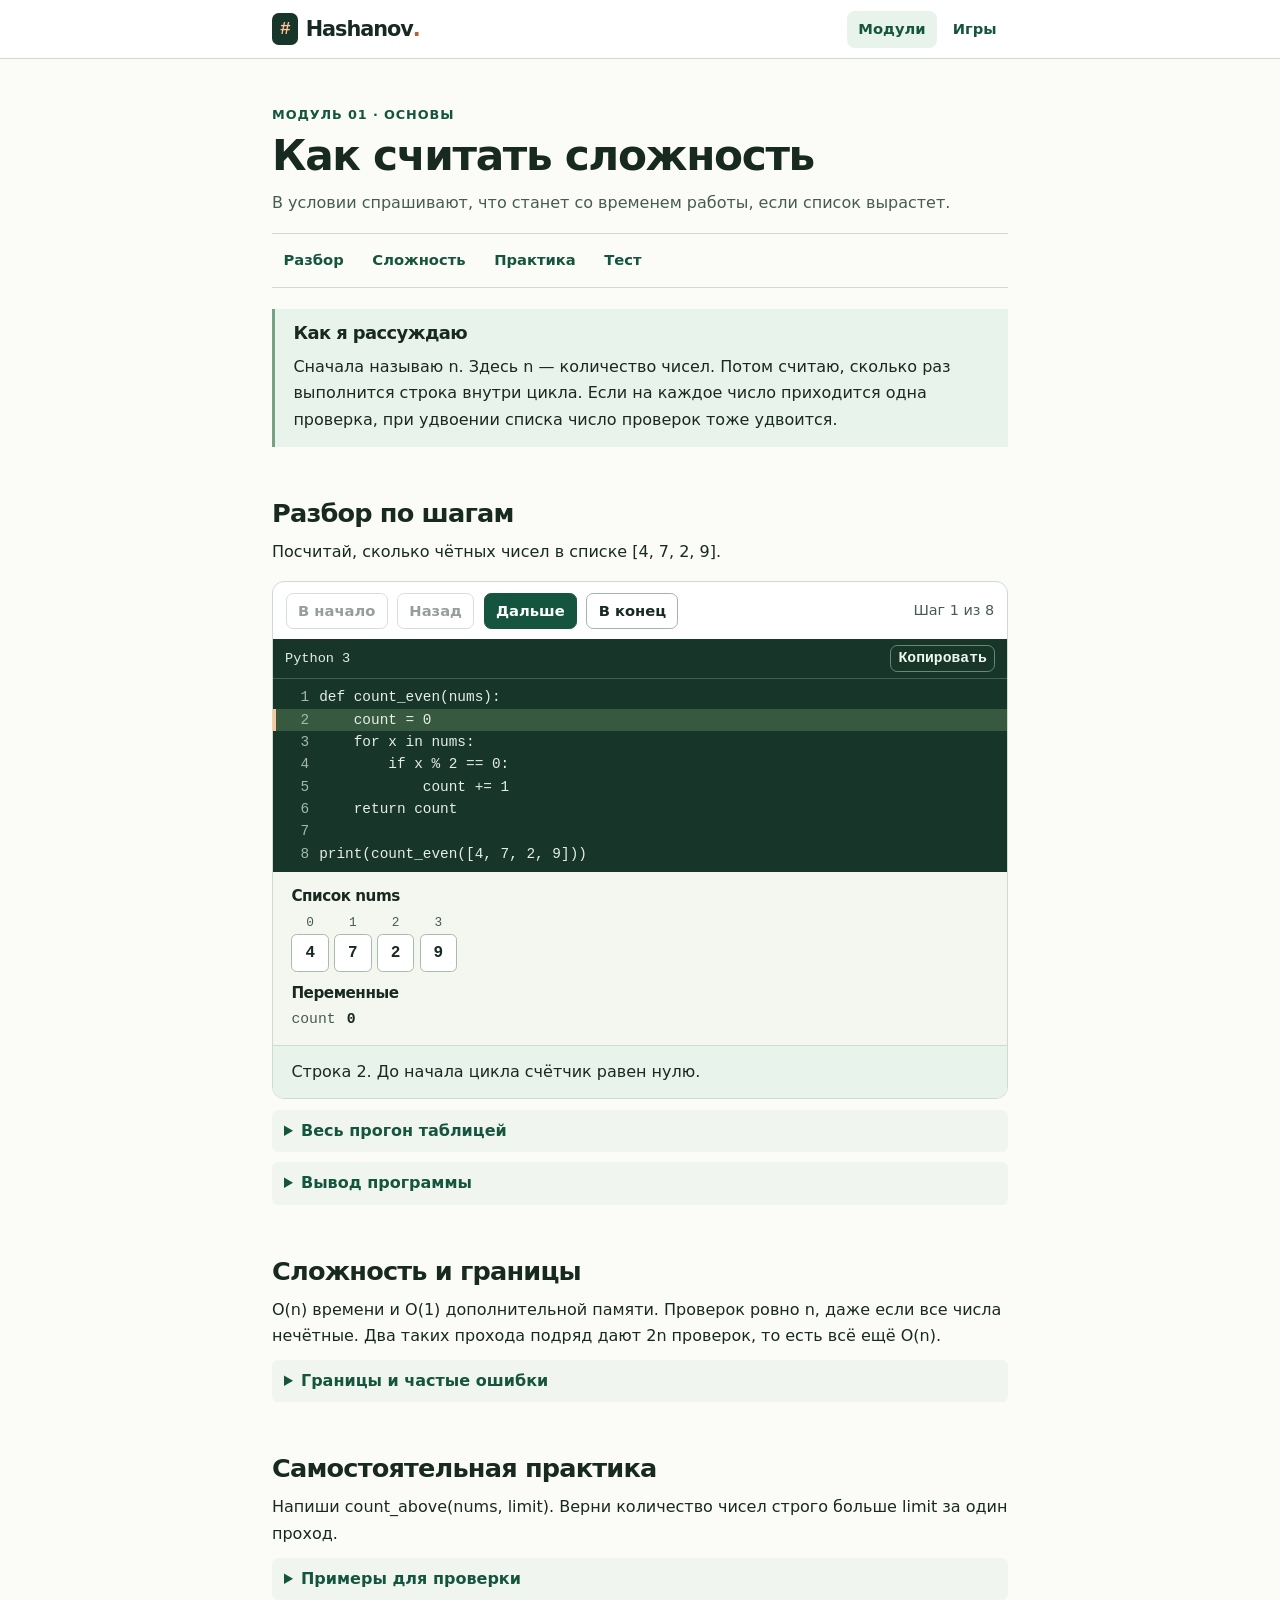
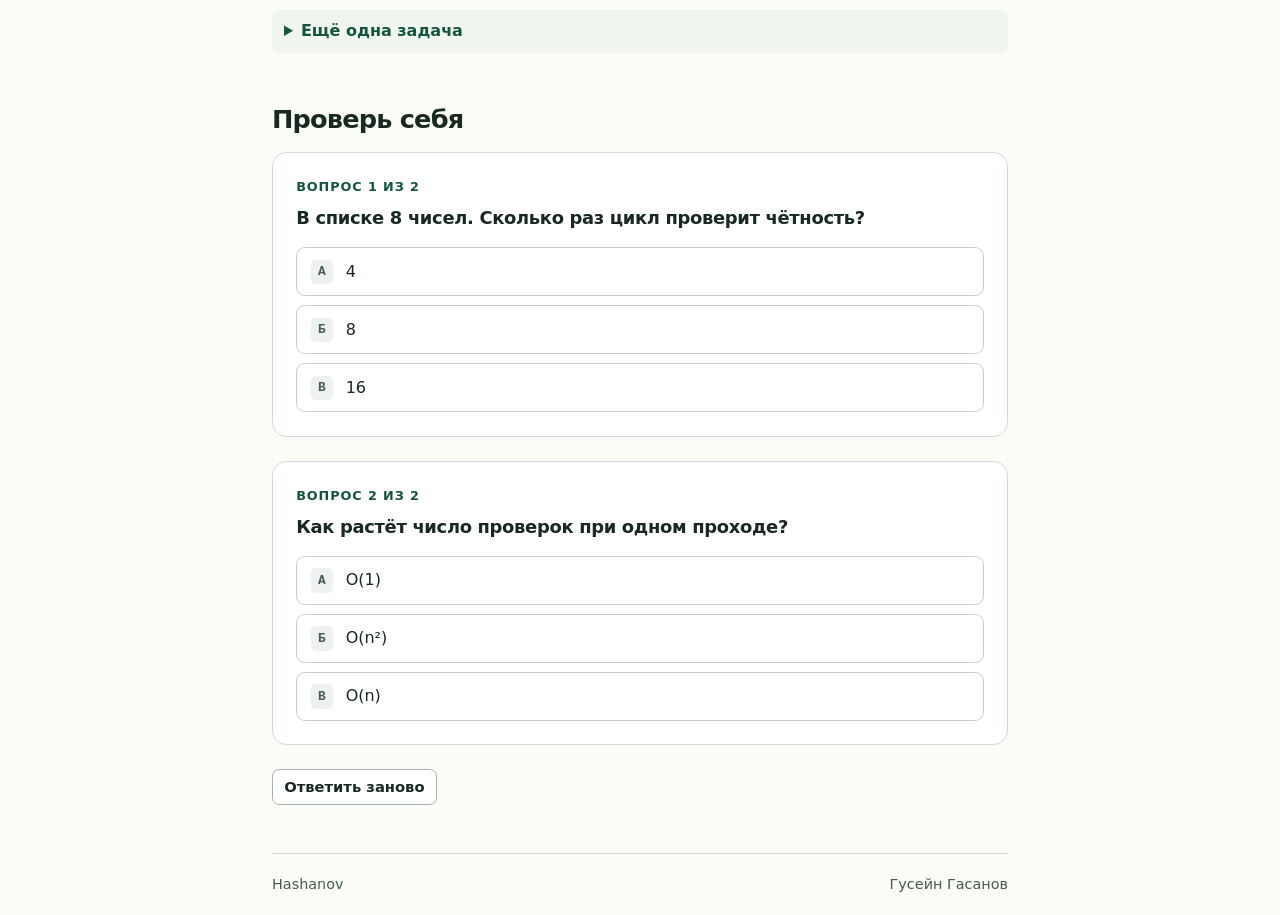
==== commit 5280d680: "Обновлены модули и тесты, добавлены игры" ====
--- a/public/topics/big-o.html
+++ b/public/topics/big-o.html
@@ -3,9 +3,9 @@
 <title>Как считать сложность · Hashanov</title><link rel="stylesheet" href="../style.css"><script defer src="../script.js"></script></head>
 <body><a class="skip" href="#main">К содержанию</a><header class="topbar"><div class="shell masthead">
 <a class="brand" href="../index.html"><span class="brand-mark" aria-hidden="true">#</span>Hashanov<span class="brand-dot">.</span></a>
-<nav class="topnav" aria-label="Навигация"><a href="../index.html#topics">Оглавление</a></nav></div></header>
+<nav class="topnav" aria-label="Навигация"><a href="../index.html#topics" aria-current="location">Модули</a><a href="../games.html">Игры</a></nav></div></header>
 <main class="shell reading" id="main"><article>
-<header class="lesson-head"><p class="eyebrow">Основы</p><h1>Как считать сложность</h1><p>В условии спрашивают, что станет со временем работы, если список вырастет.</p></header>
+<header class="lesson-head"><p class="eyebrow">Модуль 01 · Основы</p><h1>Как считать сложность</h1><p>В условии спрашивают, что станет со временем работы, если список вырастет.</p></header>
 <nav class="jump" aria-label="На этой странице"><a href="#trace">Разбор</a><a href="#cost">Сложность</a><a href="#practice">Практика</a><a href="#quiz">Тест</a></nav>
 <section class="idea" id="idea"><h2>Как я рассуждаю</h2><p>Сначала называю n. Здесь n — количество чисел. Потом считаю, сколько раз выполнится строка внутри цикла. Если на каждое число приходится одна проверка, при удвоении списка число проверок тоже удвоится.</p></section>
 <section id="trace"><h2>Разбор по шагам</h2><p>Посчитай, сколько чётных чисел в списке [4, 7, 2, 9].</p><div class="player" data-frames="[{&quot;line&quot;: 2, &quot;indices&quot;: [], &quot;state&quot;: {&quot;count&quot;: &quot;0&quot;}, &quot;note&quot;: &quot;До начала цикла счётчик равен нулю.&quot;}, {&quot;line&quot;: 4, &quot;indices&quot;: [0], &quot;state&quot;: {&quot;x&quot;: &quot;4&quot;, &quot;count&quot;: &quot;0&quot;}, &quot;note&quot;: &quot;Проверяем остаток: 4 % 2 = 0.&quot;}, {&quot;line&quot;: 5, &quot;indices&quot;: [0], &quot;state&quot;: {&quot;count&quot;: &quot;1&quot;}, &quot;note&quot;: &quot;Число чётное. Увеличиваем счётчик.&quot;}, {&quot;line&quot;: 4, &quot;indices&quot;: [1], &quot;state&quot;: {&quot;x&quot;: &quot;7&quot;, &quot;count&quot;: &quot;1&quot;}, &quot;note&quot;: &quot;Проверяем остаток: 7 % 2 = 1.&quot;}, {&quot;line&quot;: 4, &quot;indices&quot;: [2], &quot;state&quot;: {&quot;x&quot;: &quot;2&quot;, &quot;count&quot;: &quot;1&quot;}, &quot;note&quot;: &quot;Проверяем остаток: 2 % 2 = 0.&quot;}, {&quot;line&quot;: 5, &quot;indices&quot;: [2], &quot;state&quot;: {&quot;count&quot;: &quot;2&quot;}, &quot;note&quot;: &quot;Число чётное. Увеличиваем счётчик.&quot;}, {&quot;line&quot;: 4, &quot;indices&quot;: [3], &quot;state&quot;: {&quot;x&quot;: &quot;9&quot;, &quot;count&quot;: &quot;2&quot;}, &quot;note&quot;: &quot;Проверяем остаток: 9 % 2 = 1.&quot;}, {&quot;line&quot;: 6, &quot;indices&quot;: [], &quot;state&quot;: {&quot;count&quot;: &quot;2&quot;}, &quot;note&quot;: &quot;Четыре числа проверены. Два из них чётные.&quot;}]">
@@ -28,7 +28,27 @@
 <section id="cost"><h2>Сложность и границы</h2><p>O(n) времени и O(1) дополнительной памяти. Проверок ровно n, даже если все числа нечётные. Два таких прохода подряд дают 2n проверок, то есть всё ещё O(n).</p><details><summary>Границы и частые ошибки</summary><p>Вложенный цикл требует отдельного подсчёта. Если для каждого из n чисел второй цикл перебирает все n чисел, получаем n × n проверок и O(n²).</p></details></section>
 <section id="practice"><h2>Самостоятельная практика</h2><p>Напиши count_above(nums, limit). Верни количество чисел строго больше limit за один проход.</p><details><summary>Примеры для проверки</summary><p>count_above([3, 5, 7, 5], 5) → 1; count_above([], 5) → 0.</p></details>
 <details><summary>Ещё одна задача</summary><p>Если в списке 6 нечётных чисел, сколько раз проверится условие и что вернёт функция?</p><details><summary>Подсказка</summary><p>Отдельно посчитай входы в if и случаи, когда условие истинно.</p></details>
-<details><summary>Сверить ответ</summary><p>6 проверок, ответ 0. Цикл посетит каждый элемент, счётчик ни разу не увеличится.</p></details></details></section><section class="quiz" id="quiz"><h2>Проверь себя</h2><form><fieldset data-answer="1"><legend>1. В списке 8 чисел. Сколько раз цикл проверит чётность?</legend>
-<div class="options"><label><input type="radio" name="q1" value="0"><span>4</span></label><label><input type="radio" name="q1" value="1"><span>8</span></label><label><input type="radio" name="q1" value="2"><span>16</span></label></div><p class="feedback" role="status" data-why="На каждое число приходится одна проверка."></p></fieldset><fieldset data-answer="2"><legend>2. Как растёт число проверок при одном проходе?</legend>
-<div class="options"><label><input type="radio" name="q2" value="0"><span>O(1)</span></label><label><input type="radio" name="q2" value="1"><span>O(n²)</span></label><label><input type="radio" name="q2" value="2"><span>O(n)</span></label></div><p class="feedback" role="status" data-why="Вдвое больше чисел — вдвое больше проверок."></p></fieldset>
-<div class="controls"><button type="reset">Сбросить ответы</button></div></form></section></article></main><footer class="shell footer"><span>Hashanov</span><span>Гусейн Гасанов</span></footer></body></html>+<details><summary>Сверить ответ</summary><p>6 проверок, ответ 0. Цикл посетит каждый элемент, счётчик ни разу не увеличится.</p></details></details></section><section class="quiz" id="quiz"><h2>Проверь себя</h2><div class="question" role="group" aria-labelledby="question-1">
+<header><span class="eyebrow">Вопрос 1 из 2</span><h3 id="question-1">В списке 8 чисел. Сколько раз цикл проверит чётность?</h3></header>
+<div class="options"><div class="choice"><button type="button" data-correct="0"
+data-reason="Даже нечётные числа проходят проверку внутри цикла."><span class="letter" aria-hidden="true">А</span>
+<span>4</span><span class="mark" aria-hidden="true"></span></button>
+<p class="answer-note" hidden></p></div><div class="choice"><button type="button" data-correct="1"
+data-reason="На каждое число приходится одна проверка."><span class="letter" aria-hidden="true">Б</span>
+<span>8</span><span class="mark" aria-hidden="true"></span></button>
+<p class="answer-note" hidden></p></div><div class="choice"><button type="button" data-correct="0"
+data-reason="Цикл посещает каждый элемент только один раз."><span class="letter" aria-hidden="true">В</span>
+<span>16</span><span class="mark" aria-hidden="true"></span></button>
+<p class="answer-note" hidden></p></div></div><span class="sr-only" role="status"></span></div><div class="question" role="group" aria-labelledby="question-2">
+<header><span class="eyebrow">Вопрос 2 из 2</span><h3 id="question-2">Как растёт число проверок при одном проходе?</h3></header>
+<div class="options"><div class="choice"><button type="button" data-correct="0"
+data-reason="Чем длиннее список, тем больше проверок."><span class="letter" aria-hidden="true">А</span>
+<span>O(1)</span><span class="mark" aria-hidden="true"></span></button>
+<p class="answer-note" hidden></p></div><div class="choice"><button type="button" data-correct="0"
+data-reason="Для квадратичного роста понадобился бы ещё один полный проход для каждого числа."><span class="letter" aria-hidden="true">Б</span>
+<span>O(n²)</span><span class="mark" aria-hidden="true"></span></button>
+<p class="answer-note" hidden></p></div><div class="choice"><button type="button" data-correct="1"
+data-reason="Вдвое больше чисел — вдвое больше проверок."><span class="letter" aria-hidden="true">В</span>
+<span>O(n)</span><span class="mark" aria-hidden="true"></span></button>
+<p class="answer-note" hidden></p></div></div><span class="sr-only" role="status"></span></div>
+<div class="controls"><button type="button" data-retry>Ответить заново</button></div></section></article></main><footer class="shell footer"><span>Hashanov</span><span>Гусейн Гасанов</span></footer></body></html>
--- a/public/style.css
+++ b/public/style.css
@@ -42,26 +42,6 @@
 }
 .button { padding: .55rem .85rem; background: var(--apricot); color: var(--ink); }
 .topics { margin-top: clamp(2rem, 5vw, 3rem); scroll-margin-top: 1rem; }
-.group { margin-top: 1.7rem; }
-.group + .group { margin-top: 2rem; }
-.group h3 { color: var(--green); margin-bottom: .75rem; }
-.card-list { display: grid; gap: .7rem; }
-.topic-card,.quiz fieldset {
-  background: #fff;
-  border: 1px solid var(--line);
-  border-radius: .65rem;
-}
-.topic-card {
-  display: grid;
-  gap: .2rem;
-  padding: .9rem 1.15rem;
-  color: var(--ink);
-  text-decoration: none;
-}
-.topic-card strong { font-size: 1.08rem; }
-.topic-card span { color: var(--muted); }
-.topic-card:hover { border-color: var(--green); background: #f4faf4; }
-.topic-card:hover strong { text-decoration: underline; }
 .lesson-head p:last-child { color: var(--muted); margin-top: .65rem; }
 .jump {
   flex-wrap: wrap;
@@ -111,26 +91,6 @@
 .metrics { font-weight: 650; }
 details { margin-top: .65rem; padding: .5rem .75rem; background: #f1f5f0; border-radius: .4rem; }
 summary { cursor: pointer; font-weight: 650; color: var(--green); }
-.quiz form { display: grid; gap: 1.2rem; margin-top: 1rem; }
-.quiz fieldset { min-width: 0; margin: 0; padding: .75rem 1rem 1rem; }
-.quiz legend { font-weight: 650; padding: 0 .25rem; }
-.options { display: grid; gap: .35rem; }
-.options label {
-  display: flex;
-  align-items: baseline;
-  gap: .55rem;
-  border-radius: .35rem;
-  cursor: pointer;
-  padding: .45rem .55rem;
-}
-.options label:hover { background: #f2f5f0; }
-.options label:has(:checked) { background: #e1efdf; }
-[data-result=no] .options label:has(:checked) { background: #faede5; }
-input[type=radio] { flex: none; accent-color: var(--green); }
-.quiz .controls { padding: 0; }
-.feedback { margin: .6rem 0 0; font-weight: 550; color: var(--green); }
-.feedback:empty { margin: 0; }
-[data-result=no] .feedback { color: #914020; }
 @media (max-width: 32rem) {
   .shell { width: calc(100% - 1.5rem); }
   .counter { flex-basis: 100%; margin-left: 0; }
@@ -138,3 +98,100 @@
   .controls button { padding: .45rem .55rem; }
 }
 .table-scroll{overflow-x:auto}table{margin-top:.45rem;width:100%;border-collapse:collapse;background:white;font-size:.94rem}th,td{text-align:left;padding:.35rem .5rem;border-bottom:1px solid var(--line)}th{background:var(--mint)}
+
+/* Навигация и страницы модулей */
+@media (prefers-reduced-motion: no-preference) {
+  html { scroll-behavior: smooth; }
+}
+.topnav { display: flex; align-items: center; gap: .25rem; }
+.topnav a, .jump a {
+  text-decoration: none;
+  padding: .4rem .72rem;
+  border-radius: .5rem;
+}
+.topnav a[aria-current], .jump a:hover, .topnav a:hover { background: var(--mint); }
+.hero-link { display: inline-block; margin: .5rem 0 .5rem 1rem; color: #eff9ee; font-weight: 600; }
+.jump { gap: .15rem .35rem; padding: .5rem 0; }
+.module, .question, .game-board {
+  background: white;
+  border: 1px solid var(--line);
+  border-radius: .9rem;
+}
+.module { --band: #eaf2e9; margin-top: 1.25rem; overflow: hidden; }
+.module:nth-of-type(2) { --band: #fbefe1; }
+.module:nth-of-type(3) { --band: #eaf0f5; }
+.module header { background: var(--band); padding: 1.1rem 1.35rem; }
+.module header h3 { font-size: 1.35rem; }
+.module header p:last-child, .section-intro > p:last-child { color: var(--muted); margin: .45rem 0 0; }
+.lesson-list, .game-list { list-style: none; margin: 0; padding: 0; }
+.lesson-list li + li { border-top: 1px solid var(--line); }
+.lesson-list a, .game-link {
+  display: grid;
+  grid-template-columns: auto 1fr auto;
+  align-items: center;
+  gap: 1rem;
+  padding: .85rem 1.35rem;
+  color: var(--ink);
+  text-decoration: none;
+  font-weight: 620;
+}
+.lesson-list a:hover, .game-link:hover { background: #f3f7f1; }
+.lesson-list a:focus-visible { outline-offset: -4px; }
+.lesson-list small { color: var(--muted); font: .86rem var(--mono); }
+.lesson-list i, .game-link i { color: var(--green); font: 1.45rem/1 system-ui; }
+.reading article > section { scroll-margin-top: 1.5rem; }
+
+/* Ответ и пояснение появляются рядом с выбранным вариантом. */
+.question { padding: clamp(.9rem, 3vw, 1.45rem); margin: 1.1rem 0 1.5rem; }
+.question header { margin-bottom: 1rem; }
+.question .eyebrow { display: block; margin-bottom: .5rem; }
+.question h3 { line-height: 1.45; font-size: 1.12rem; letter-spacing: -.018em; }
+.options { display: grid; gap: .55rem; }
+.choice { border: 1px solid #c3d0c6; border-radius: .55rem; }
+.choice button {
+  width: 100%; min-height: 2.85rem; display: grid; grid-template-columns: auto 1fr auto;
+  align-items: center; gap: .8rem; padding: .65rem .85rem; color: var(--ink);
+  font: inherit; text-align: left; background: transparent; border: 0; border-radius: .5rem; cursor: pointer;
+}
+.choice button[aria-disabled="true"] { cursor: default; }
+.choice button:hover:not([aria-disabled]) { background: #f3f7f2; }
+.letter { font: 600 .8rem var(--mono); color: var(--muted); background: #eef2ee; border-radius: .3rem; padding: .3rem .45rem; }
+.choice[data-result=yes], .game-note[data-result=yes] { --tone: #176340; --wash: #e6f5ea; }
+.choice[data-result=no], .game-note[data-result=no] { --tone: #9d312a; --wash: #fcebe8; }
+.choice[data-result] { border-color: var(--tone); }
+.choice[data-result] button { background: var(--wash); color: var(--tone); border-radius: .45rem .45rem 0 0; }
+.choice[data-result] .letter { color: var(--tone); background: white; }
+.mark { font-size: 1.45rem; font-weight: 750; line-height: 1; }
+.answer-note { margin: 0; color: var(--tone); padding: .65rem .85rem; border-top: 1px solid var(--tone); }
+.quiz .controls { padding: 0; }
+.sr-only { position: absolute; width: 1px; height: 1px; overflow: hidden; clip-path: inset(50%); white-space: nowrap; }
+
+/* Игровая площадка */
+.section-intro { margin: 1rem 0 1.5rem; }
+.game-list li + li { margin-top: 1rem; }
+.game-link { border: 1px solid var(--line); border-radius: .8rem; background: white; padding: 1.15rem; }
+.game-link strong, .game-link small { display: block; }
+.game-link small { font-size: .95rem; font-weight: 400; color: var(--muted); margin-top: .25rem; }
+.game-token { font: 700 1rem var(--mono); background: #eaf2e9; color: var(--green); padding: .9rem .6rem; border-radius: .5rem; }
+.game-list li:nth-child(2) .game-token { background: #fbefe1; color: #724224; }
+.game-bar, .game-foot { display: flex; align-items: center; justify-content: space-between; flex-wrap: wrap; gap: .6rem; }
+.game-bar { color: white; background: var(--dark); padding: .75rem 1.1rem; border-radius: .85rem .85rem 0 0; }
+.game-bar span { color: #d2e8d8; }
+.arena { padding: clamp(1rem, 3vw, 1.65rem); }
+.arena h2 { font-size: 1.25rem; }
+.tiles { display: flex; flex-wrap: wrap; gap: .4rem; margin: 1.15rem 0; }
+.tiles span { min-width: 2.55rem; padding: .65rem .35rem; text-align: center; border: 1px solid #bccdc1; border-radius: .45rem; font: 650 1.08rem var(--mono); }
+.tiles .in-play { color: white; background: var(--green); border-color: var(--green); }
+.tiles .past { color: #58695e; background: var(--mint); }
+.game-memory { background: #f3f6f1; border-radius: .35rem; padding: .55rem .8rem; font: .95rem/1.5 var(--mono); overflow-wrap: anywhere; }
+.game-actions { margin-top: 1rem; padding: 0; }
+.game-note { margin: 1rem 0 0; }
+.game-note[data-result=yes], .game-note[data-result=no] { border-left: 3px solid var(--tone); background: var(--wash); color: var(--tone); padding: .6rem .85rem; }
+.game-foot { border-top: 1px solid var(--line); padding: .85rem 1.1rem; }
+.game-board + .backlink { display: inline-block; margin-top: 1.5rem; }
+@media (max-width: 26rem) {
+  .topnav a { padding-inline: .48rem; }
+  .jump { gap: .1rem; }
+  .jump a { padding-inline: .45rem; }
+  .lesson-list a, .game-link { gap: .65rem; padding-inline: .9rem; }
+}
